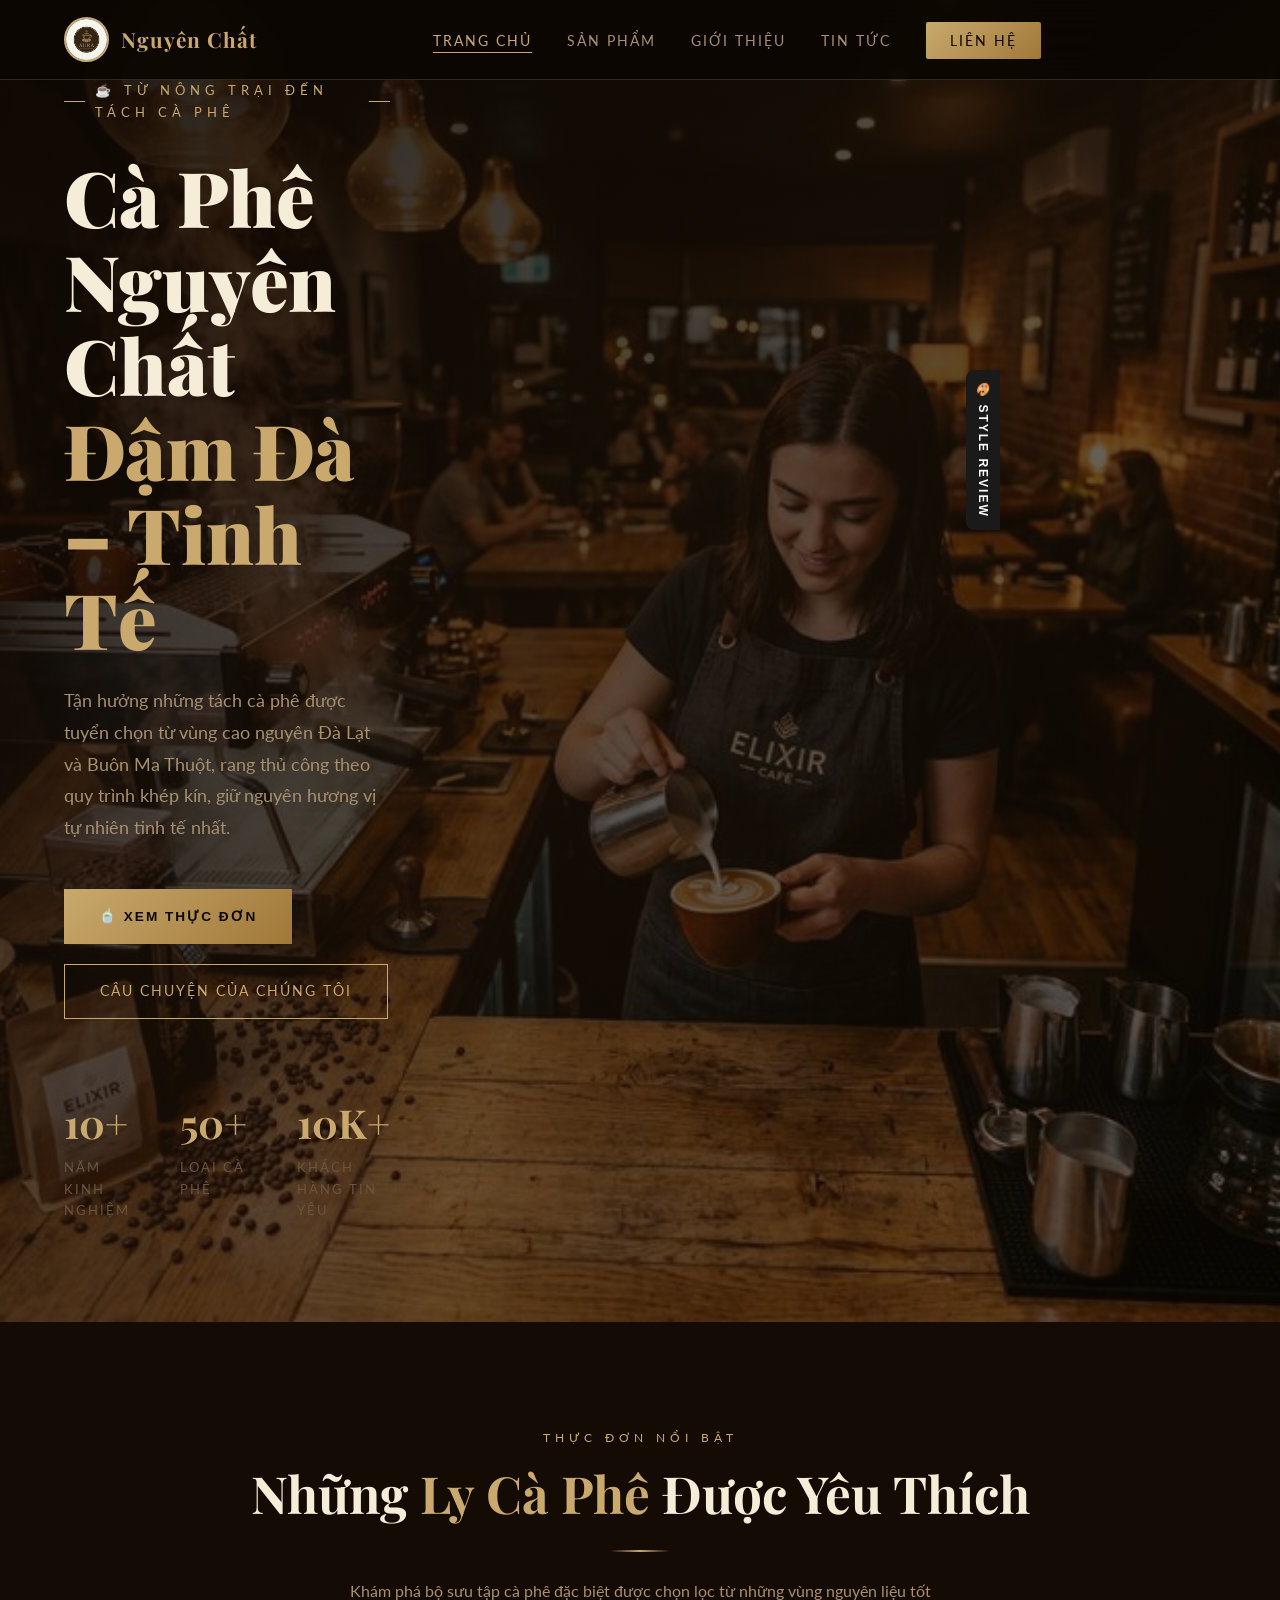
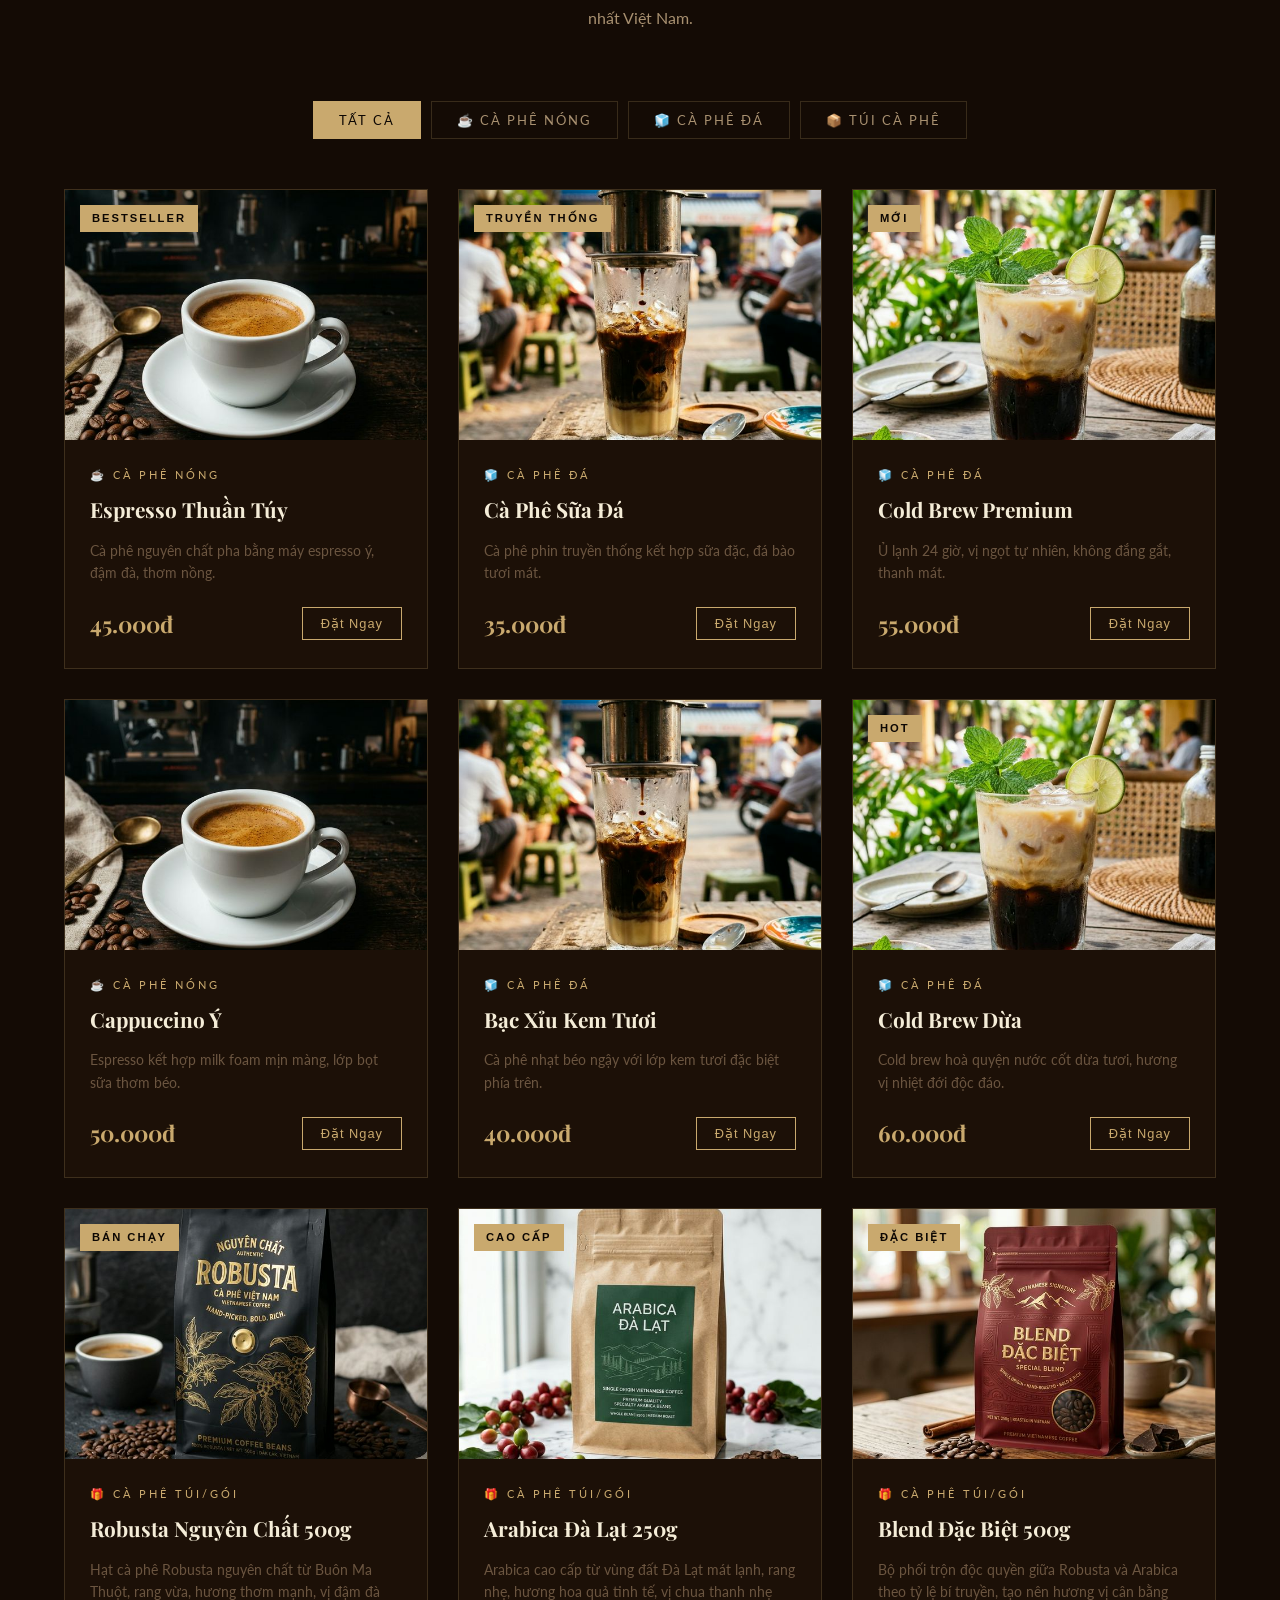
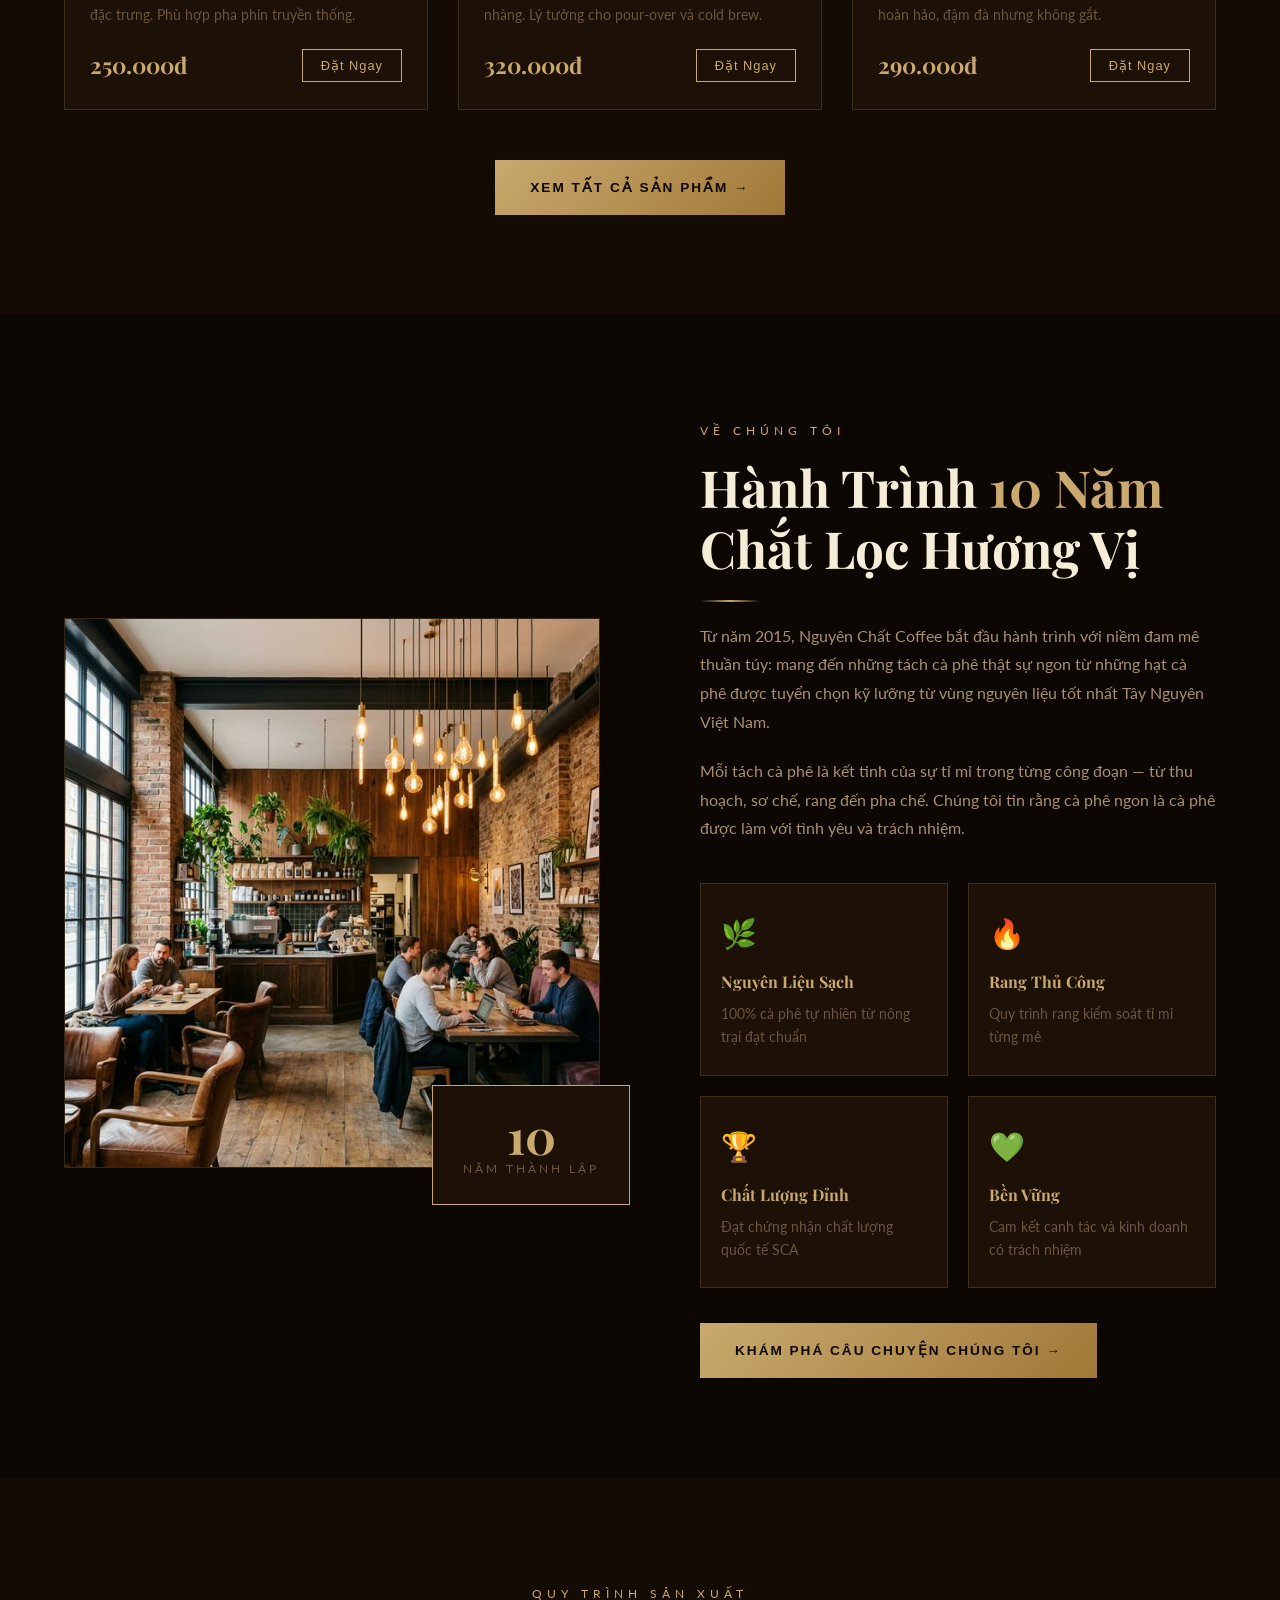
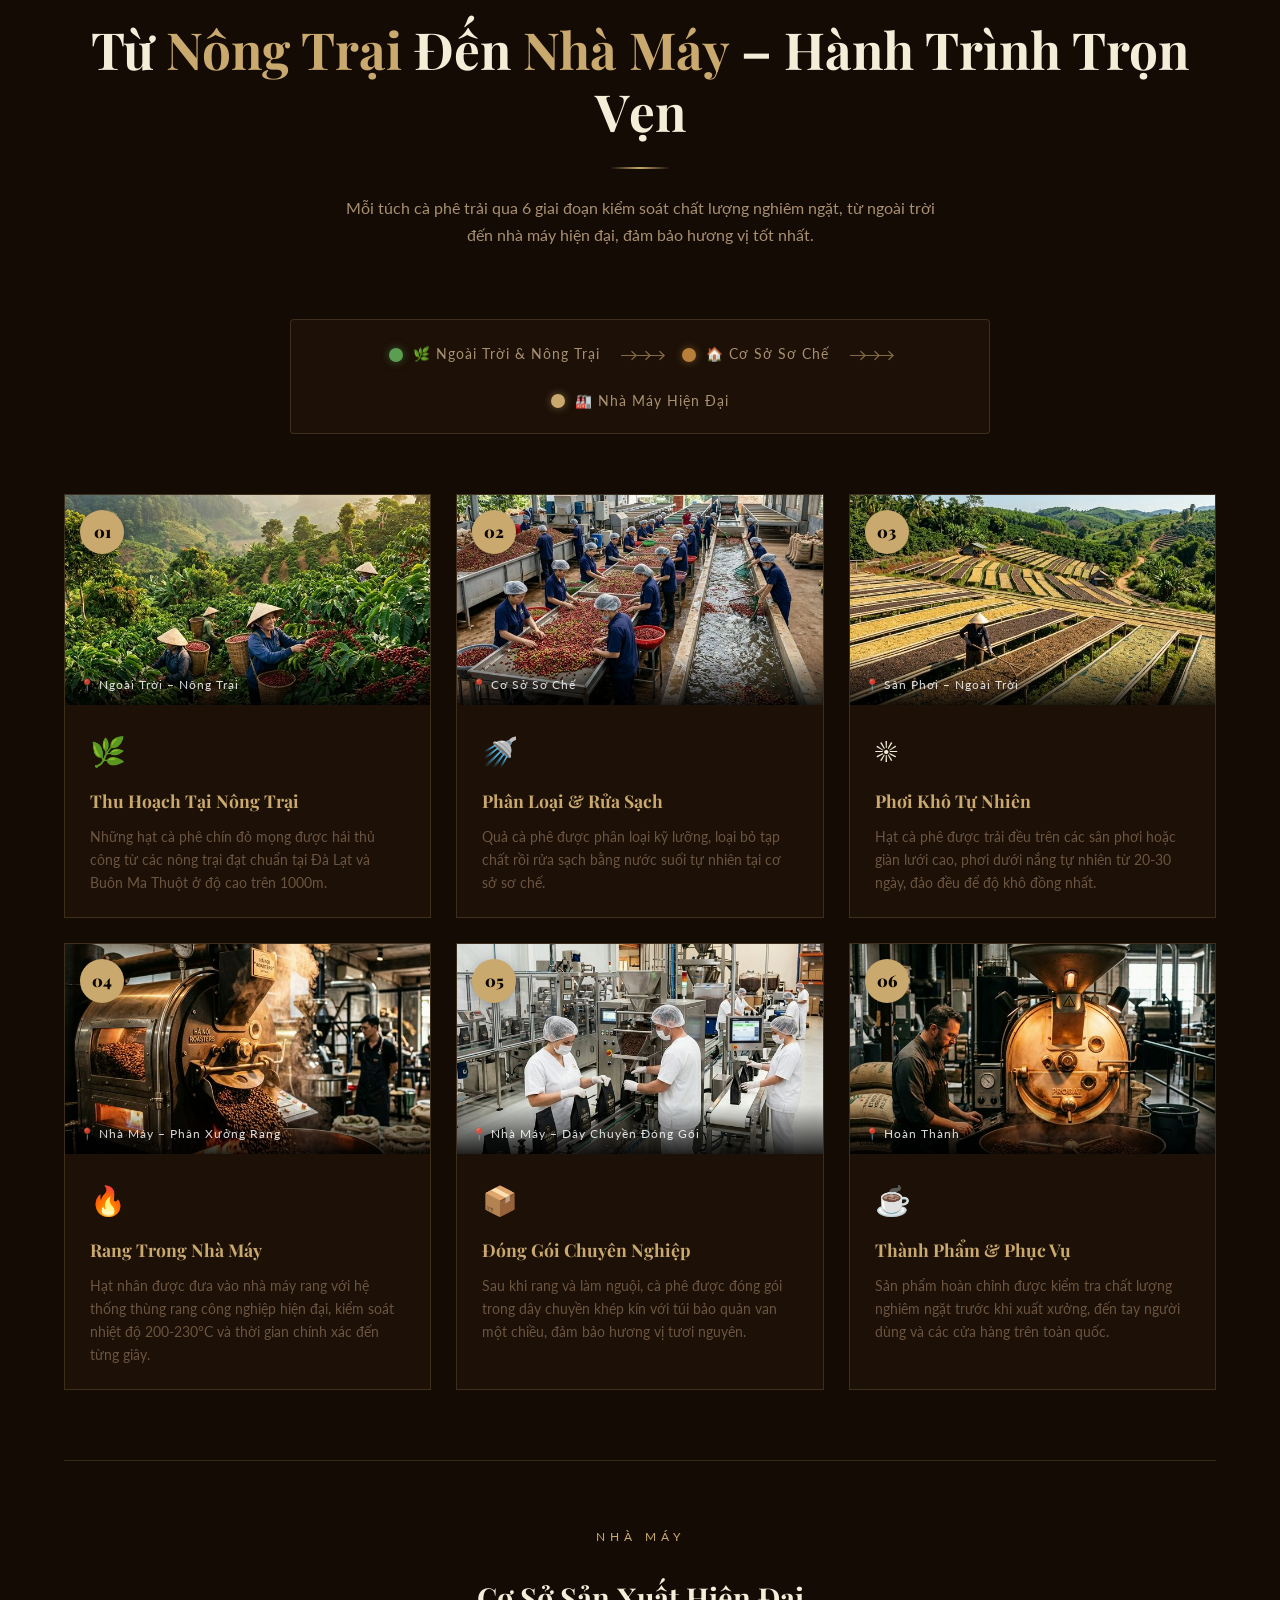
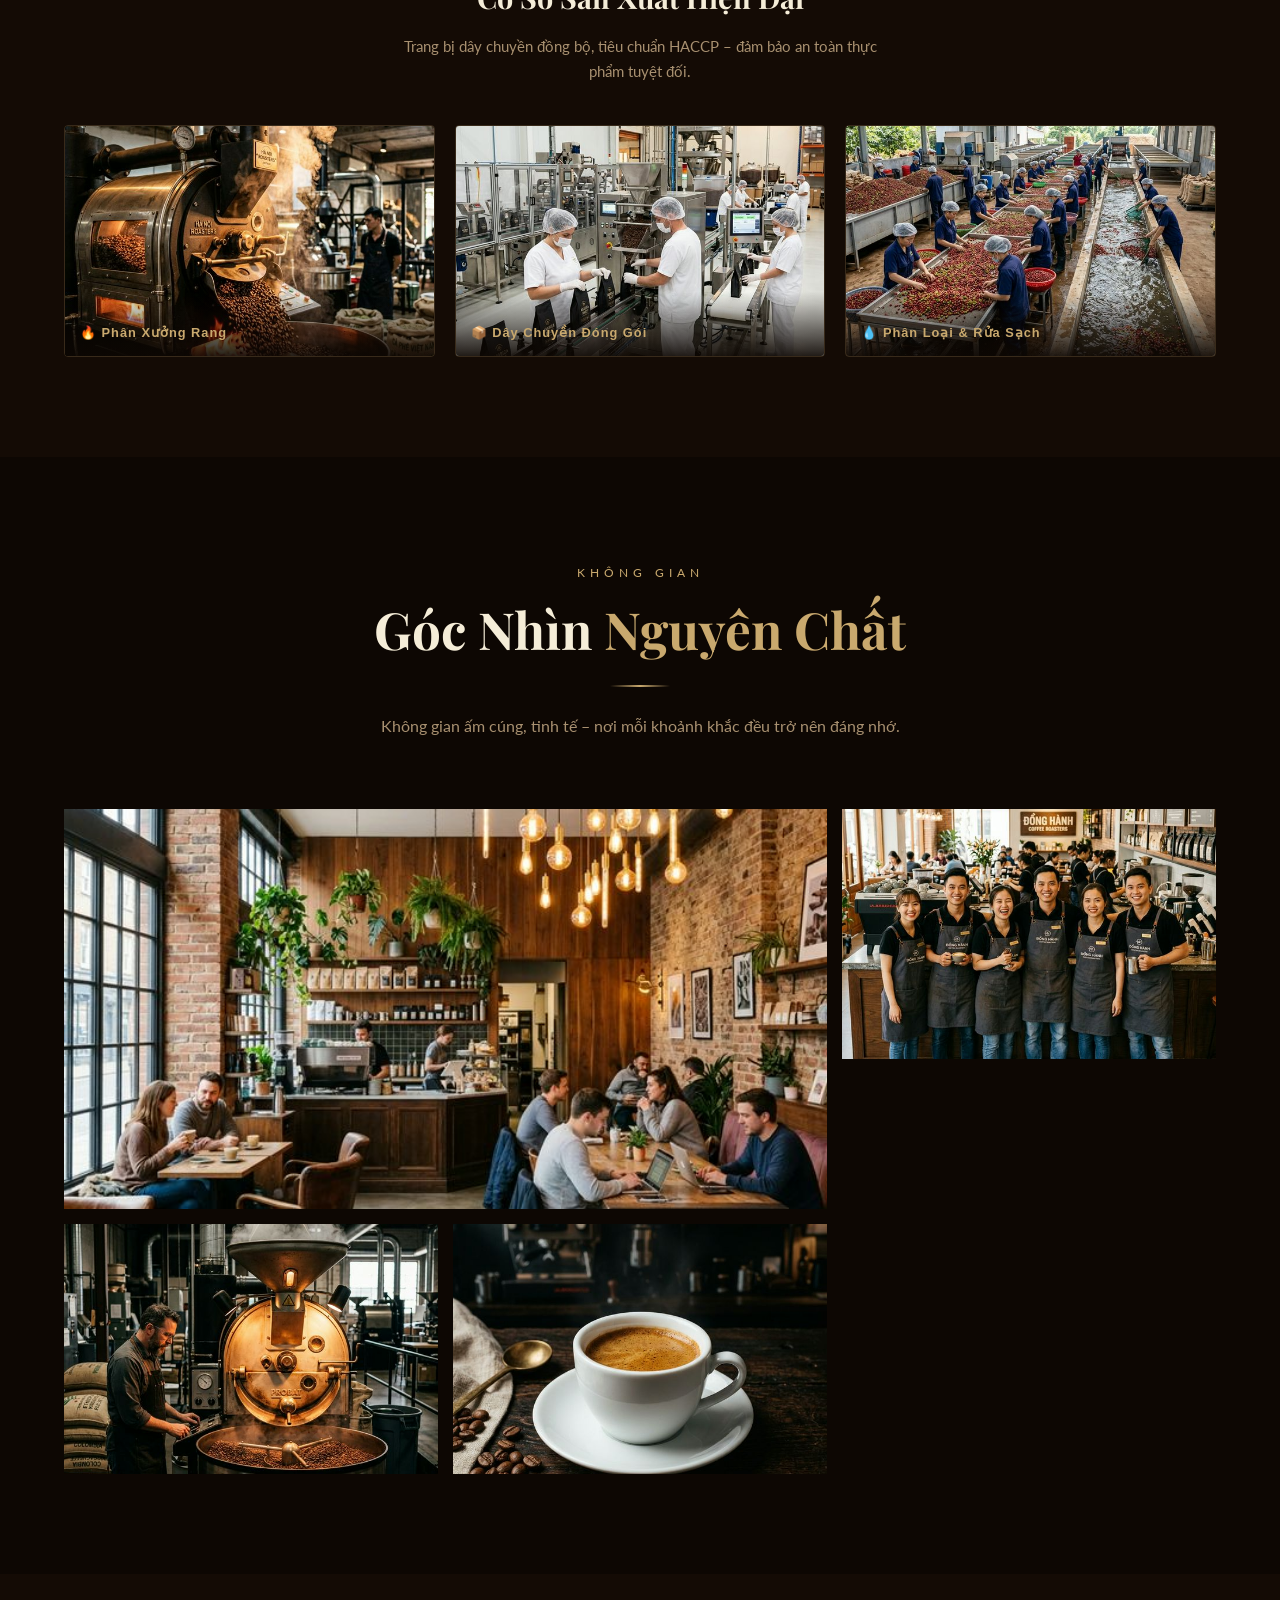
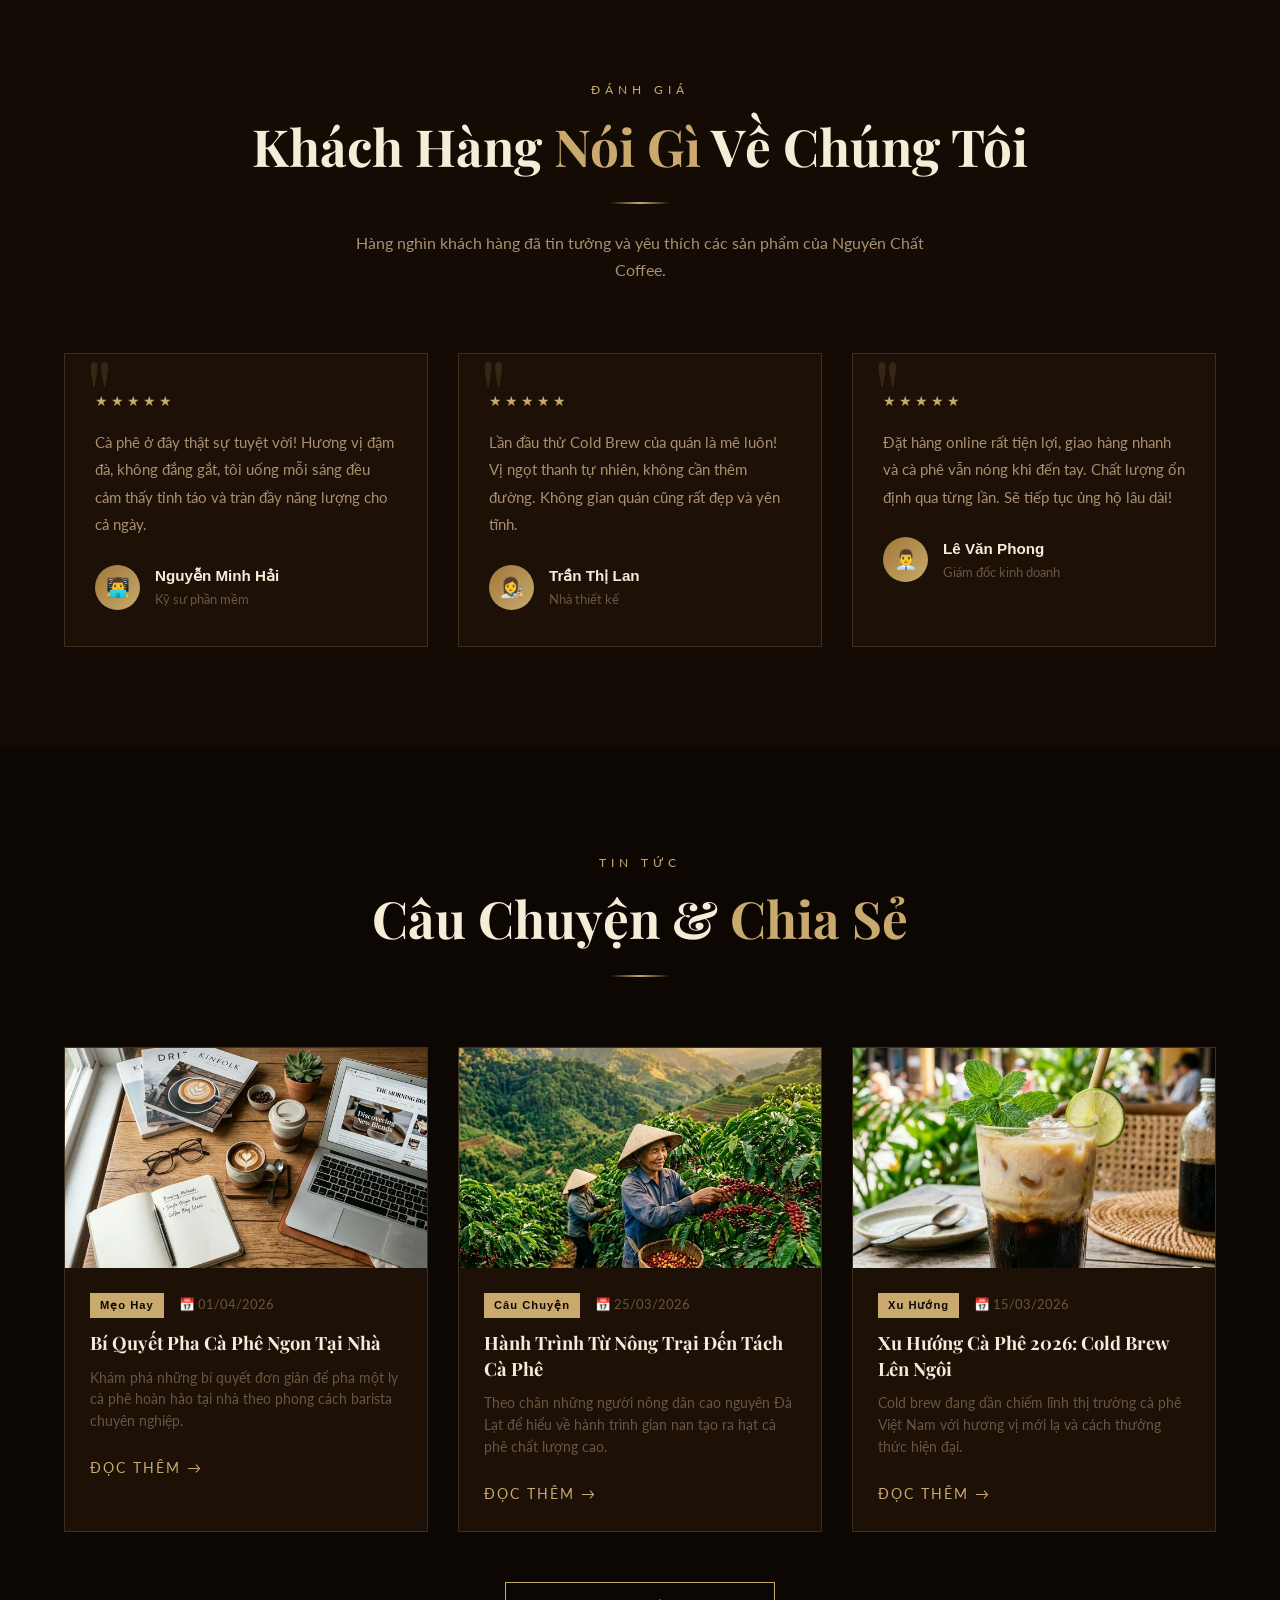
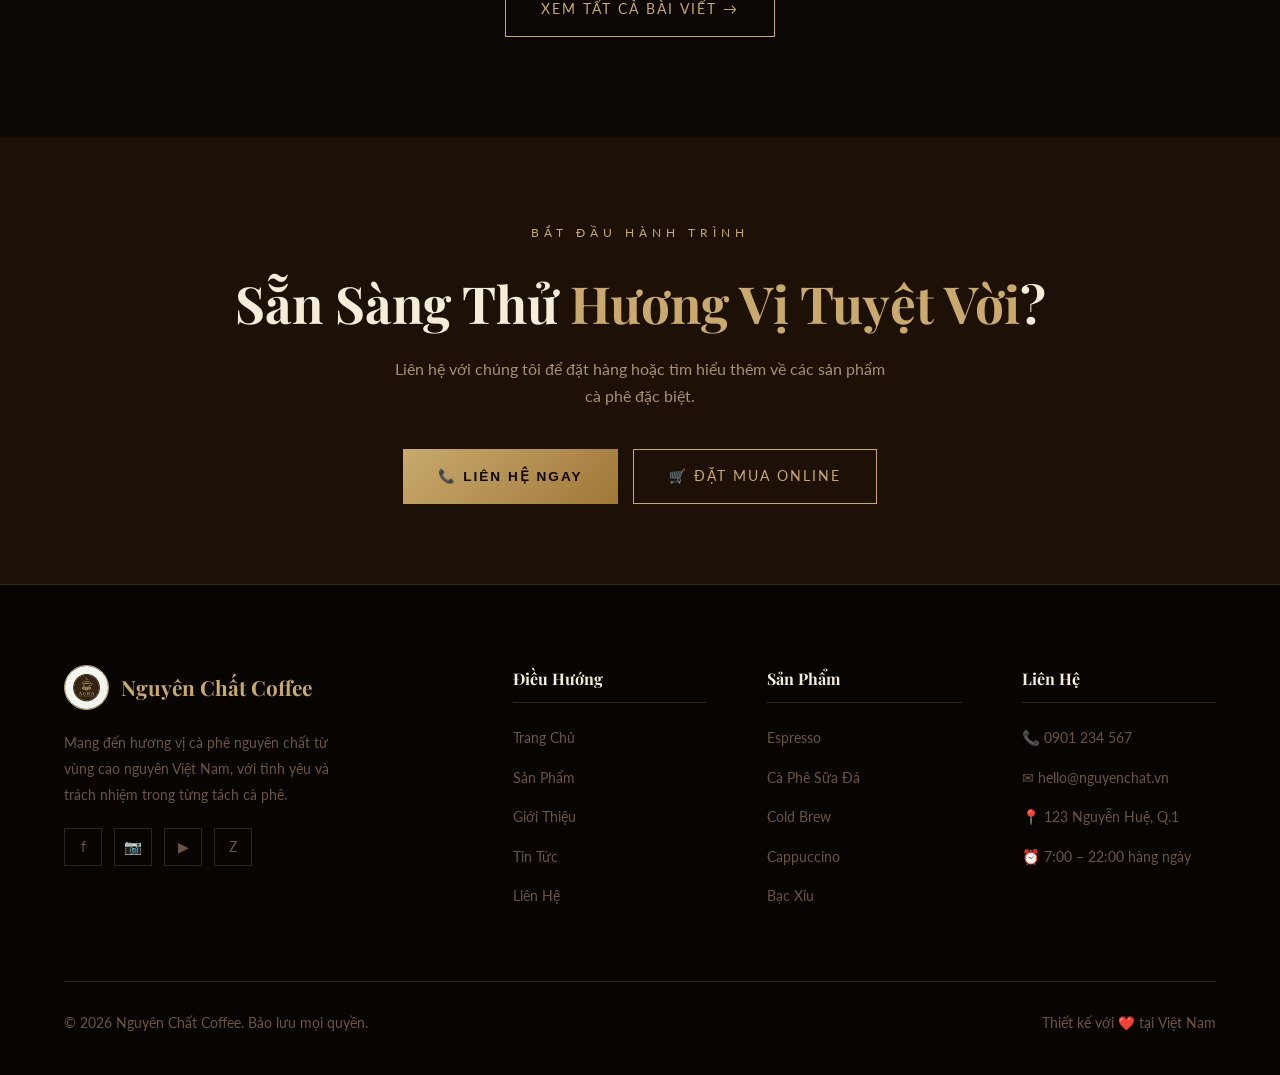
==== index.html @ af2975a4 "ok" ====
<!DOCTYPE html>
<html lang="vi">
<head>
  <meta charset="UTF-8">
  <meta name="viewport" content="width=device-width, initial-scale=1.0">
  <meta name="description" content="Nguyên Chất Coffee - Cà phê nguyên chất từ cao nguyên Việt Nam. Hương vị đậm đà, chất lượng hàng đầu.">
  <title>Nguyên Chất Coffee – Hương Vị Từ Đất Trời</title>
  <link id="theme-stylesheet" rel="stylesheet" href="assets/css/style1-dark-luxury.css">
  <link rel="stylesheet" href="assets/css/switcher.css">
</head>
<body>

<!-- STYLE SWITCHER -->
<div id="style-switcher">
  <button class="style-toggle-btn" onclick="toggleStyleSwitcher()">🎨 STYLE REVIEW</button>
  <div class="style-panel">
    <div class="style-panel-header">
      <div>
        <h3>CHỌN STYLE</h3>
        <p class="style-panel-sub">5 Phong Cách Cho Khách Hàng Review</p>
      </div>
      <button class="close-btn" onclick="toggleStyleSwitcher()">✕</button>
    </div>
    <div class="style-panel-body">
      <div class="style-btns"></div>
    </div>
    <div class="style-panel-footer">
      <div class="current-style-badge">
        <span>Đang xem:</span><span class="current-style-name">Dark Luxury</span>
      </div>
      <p>Style áp dụng cho toàn bộ trang web</p>
    </div>
  </div>
</div>

<!-- NAVBAR -->
<nav class="navbar" id="navbar">
  <a href="index.html" class="nav-logo">
    <img src="assets/images/logo_coffee_1775547269134.png" alt="Nguyên Chất Coffee Logo">
    <span class="nav-logo-text">Nguyên Chất</span>
  </a>
  <ul class="nav-menu">
    <li><a href="index.html" class="active">Trang Chủ</a></li>
    <li><a href="products.html">Sản Phẩm</a></li>
    <li><a href="about.html">Giới Thiệu</a></li>
    <li><a href="news.html">Tin Tức</a></li>
    <li><a href="contact.html" class="nav-cta">Liên Hệ</a></li>
  </ul>
  <button class="hamburger" id="hamburger" aria-label="Menu">
    <span></span><span></span><span></span>
  </button>
</nav>

<!-- HERO SECTION -->
<section class="hero" id="home">
  <div class="hero-bg"></div>
  <div class="hero-overlay"></div>
  <!-- Style 2: need image col -->
  <div class="hero-content-wrap" style="display:contents;">
    <div class="hero-content animate-fade-up">
      <div class="hero-tag">☕ Từ Nông Trại Đến Tách Cà Phê</div>
      <h1 class="hero-title">
        Cà Phê Nguyên Chất
        <span class="accent">Đậm Đà – Tinh Tế</span>
      </h1>
      <p class="hero-desc">Tận hưởng những tách cà phê được tuyển chọn từ vùng cao nguyên Đà Lạt và Buôn Ma Thuột, rang thủ công theo quy trình khép kín, giữ nguyên hương vị tự nhiên tinh tế nhất.</p>
      <div class="hero-btns">
        <a href="products.html" class="btn-primary" id="hero-view-menu-btn">🍵 Xem Thực Đơn</a>
        <a href="about.html" class="btn-outline" id="hero-about-btn">Câu Chuyện Của Chúng Tôi</a>
      </div>
      <div class="hero-stats animate-fade-up delay-2">
        <div class="stat-item"><div class="number">10+</div><div class="label">Năm Kinh Nghiệm</div></div>
        <div class="stat-item"><div class="number">50+</div><div class="label">Loại Cà Phê</div></div>
        <div class="stat-item"><div class="number">10K+</div><div class="label">Khách Hàng Tin Yêu</div></div>
      </div>
    </div>
    <!-- For Style 2: side image (hidden by other styles via CSS) -->
    <div class="hero-img-side">
      <img src="assets/images/banner_hero_1775547083656.png" alt="Premium Coffee" class="hero-bg-img">
      <div class="hero-img-float">
        <div class="rating">★★★★★</div>
        <p class="count">10,000+</p>
        <p>Khách hàng hài lòng</p>
      </div>
    </div>
    <!-- For Style 3: fullwidth image col -->
    <div class="hero-img-col">
      <img src="assets/images/banner_hero_1775547083656.png" alt="Premium Coffee Banner" class="hero-bg-img">
    </div>
  </div>
</section>

<!-- FEATURED PRODUCTS -->
<section id="featured-products" style="background: var(--bg-section, var(--bg-off, var(--bg-warm, #f8f7f5)));">
  <div class="section-header">
    <div class="section-tag">Thực Đơn Nổi Bật</div>
    <h2 class="section-title">Những <span>Ly Cà Phê</span> Được Yêu Thích</h2>
    <div class="divider"></div>
    <p class="section-subtitle">Khám phá bộ sưu tập cà phê đặc biệt được chọn lọc từ những vùng nguyên liệu tốt nhất Việt Nam.</p>
  </div>
  <div class="products-filter" id="featured-filter">
    <button class="filter-btn active" data-filter="all" id="filter-all">Tất Cả</button>
    <button class="filter-btn" data-filter="hot" id="filter-hot">☕ Cà Phê Nóng</button>
    <button class="filter-btn" data-filter="iced" id="filter-iced">🧊 Cà Phê Đá</button>
    <button class="filter-btn" data-filter="bag" id="filter-bag">📦 Túi Cà Phê</button>
  </div>
  <div class="products-grid" id="products-grid"></div>
  <div style="text-align: center; margin-top: 50px;">
    <a href="products.html" class="btn-primary" id="view-all-products-btn">Xem Tất Cả Sản Phẩm →</a>
  </div>
</section>

<!-- ABOUT PREVIEW -->
<section id="about-preview">
  <div class="about-grid">
    <div class="about-img-wrap animate-fade-up">
      <img src="assets/images/company_interior_1775547197418.png" alt="Không gian quán cà phê Nguyên Chất" class="about-img-main">
      <div class="about-img-badge">
        <div class="year">10</div>
        <div class="yr-label">Năm Thành Lập</div>
      </div>
    </div>
    <div class="about-content animate-fade-up delay-1">
      <div class="section-tag">Về Chúng Tôi</div>
      <h2 class="section-title">Hành Trình <span>10 Năm</span> Chắt Lọc Hương Vị</h2>
      <div class="divider" style="margin: 20px 0;"></div>
      <p style="color: var(--text-secondary); margin-bottom: 20px; font-size: 1rem; line-height: 1.8;">Từ năm 2015, Nguyên Chất Coffee bắt đầu hành trình với niềm đam mê thuần túy: mang đến những tách cà phê thật sự ngon từ những hạt cà phê được tuyển chọn kỹ lưỡng từ vùng nguyên liệu tốt nhất Tây Nguyên Việt Nam.</p>
      <p style="color: var(--text-secondary); margin-bottom: 30px; font-size: 1rem; line-height: 1.8;">Mỗi tách cà phê là kết tinh của sự tỉ mỉ trong từng công đoạn — từ thu hoạch, sơ chế, rang đến pha chế. Chúng tôi tin rằng cà phê ngon là cà phê được làm với tình yêu và trách nhiệm.</p>
      <div class="about-values">
        <div class="value-card"><div class="value-icon">🌿</div><h4>Nguyên Liệu Sạch</h4><p>100% cà phê tự nhiên từ nông trại đạt chuẩn</p></div>
        <div class="value-card"><div class="value-icon">🔥</div><h4>Rang Thủ Công</h4><p>Quy trình rang kiểm soát tỉ mỉ từng mẻ</p></div>
        <div class="value-card"><div class="value-icon">🏆</div><h4>Chất Lượng Đỉnh</h4><p>Đạt chứng nhận chất lượng quốc tế SCA</p></div>
        <div class="value-card"><div class="value-icon">💚</div><h4>Bền Vững</h4><p>Cam kết canh tác và kinh doanh có trách nhiệm</p></div>
      </div>
      <div style="margin-top: 35px;">
        <a href="about.html" class="btn-primary" id="about-more-btn">Khám Phá Câu Chuyện Chúng Tôi →</a>
      </div>
    </div>
  </div>
</section>

<!-- PROCESS SECTION -->
<section id="process" style="background: var(--bg-section, var(--bg-off, #f8f7f5)); overflow: hidden;">
  <div class="section-header">
    <div class="section-tag">Quy Trình Sản Xuất</div>
    <h2 class="section-title">Từ <span>Nông Trại</span> Đến <span>Nhà Máy</span> – Hành Trình Trọn Vẹn</h2>
    <div class="divider"></div>
    <p class="section-subtitle">Mỗi túch cà phê trải qua 6 giai đoạn kiểm soát chất lượng nghiêm ngặt, từ ngoài trời đến nhà máy hiện đại, đảm bảo hương vị tốt nhất.</p>
  </div>

  <!-- Process Journey Label Strip -->
  <div class="process-journey-strip">
    <div class="journey-point">
      <span class="journey-dot outdoor"></span>
      <span>🌿 Ngoài Trời &amp; Nông Trại</span>
    </div>
    <div class="journey-arrow">→→→</div>
    <div class="journey-point">
      <span class="journey-dot transition"></span>
      <span>🏠 Cơ Sở Sơ Chế</span>
    </div>
    <div class="journey-arrow">→→→</div>
    <div class="journey-point">
      <span class="journey-dot indoor"></span>
      <span>🏭 Nhà Máy Hiện Đại</span>
    </div>
  </div>

  <!-- Timeline Process Grid -->
  <div class="process-timeline-grid" id="process-grid"></div>

  <!-- Factory Showcase Strip -->
  <div class="factory-showcase">
    <div class="factory-showcase-header">
      <div class="section-tag" style="display:inline-block;">Nhà Máy</div>
      <h3>Cơ Sở Sản Xuất Hiện Đại</h3>
      <p>Trang bị dây chuyền đồng bộ, tiêu chuẩn HACCP – đảm bảo an toàn thực phẩm tuyệt đối.</p>
    </div>
    <div class="factory-img-strip">
      <div class="factory-img-item animate-fade-up">
        <img src="assets/images/process_factory_roasting_1775548564046.png" alt="Phân xưởng rang cà phê">
        <div class="factory-img-caption">🔥 Phân Xưởng Rang</div>
      </div>
      <div class="factory-img-item animate-fade-up delay-1">
        <img src="assets/images/process_factory_packaging_1775548582253.png" alt="Dây chuyền đóng gói">
        <div class="factory-img-caption">📦 Dây Chuyền Đóng Gói</div>
      </div>
      <div class="factory-img-item animate-fade-up delay-2">
        <img src="assets/images/process_sorting_washing_1775548530077.png" alt="Nhà máy phân loại">
        <div class="factory-img-caption">💧 Phân Loại &amp; Rửa Sạch</div>
      </div>
    </div>
  </div>
</section>

<!-- GALLERY SECTION -->
<section id="gallery">
  <div class="section-header">
    <div class="section-tag">Không Gian</div>
    <h2 class="section-title">Góc Nhìn <span>Nguyên Chất</span></h2>
    <div class="divider"></div>
    <p class="section-subtitle">Không gian ấm cúng, tinh tế – nơi mỗi khoảnh khắc đều trở nên đáng nhớ.</p>
  </div>
  <div class="gallery-grid">
    <div class="gallery-item animate-fade-up">
      <img src="assets/images/company_interior_1775547197418.png" alt="Không gian quán">
      <div class="gallery-overlay"><span>🔍</span></div>
    </div>
    <div class="gallery-item animate-fade-up delay-1">
      <img src="assets/images/company_team_1775547215316.png" alt="Đội ngũ barista">
      <div class="gallery-overlay"><span>🔍</span></div>
    </div>
    <div class="gallery-item animate-fade-up delay-2">
      <img src="assets/images/process_roasting_1775547164124.png" alt="Rang cà phê">
      <div class="gallery-overlay"><span>🔍</span></div>
    </div>
    <div class="gallery-item animate-fade-up delay-1">
      <img src="assets/images/product_espresso_1775547105569.png" alt="Espresso">
      <div class="gallery-overlay"><span>🔍</span></div>
    </div>
  </div>
</section>

<!-- TESTIMONIALS -->
<section id="testimonials" style="background: var(--bg-section, var(--bg-off, #f8f7f5));">
  <div class="section-header">
    <div class="section-tag">Đánh Giá</div>
    <h2 class="section-title">Khách Hàng <span>Nói Gì</span> Về Chúng Tôi</h2>
    <div class="divider"></div>
    <p class="section-subtitle">Hàng nghìn khách hàng đã tin tưởng và yêu thích các sản phẩm của Nguyên Chất Coffee.</p>
  </div>
  <div class="testimonials-slider" id="testimonials-grid"></div>
</section>

<!-- LATEST NEWS PREVIEW -->
<section id="news-preview">
  <div class="section-header">
    <div class="section-tag">Tin Tức</div>
    <h2 class="section-title">Câu Chuyện & <span>Chia Sẻ</span></h2>
    <div class="divider"></div>
  </div>
  <div class="news-grid" id="news-grid"></div>
  <div style="text-align: center; margin-top: 50px;">
    <a href="news.html" class="btn-outline" id="view-all-news-btn">Xem Tất Cả Bài Viết →</a>
  </div>
</section>

<!-- CTA SECTION -->
<section id="cta" style="text-align:center; background: var(--bg-card, white); padding: 80px 5%;">
  <div class="section-tag">Bắt Đầu Hành Trình</div>
  <h2 class="section-title" style="margin: 15px 0 20px;">Sẵn Sàng Thử <span>Hương Vị Tuyệt Vời</span>?</h2>
  <p style="color: var(--text-secondary); max-width: 500px; margin: 0 auto 40px; font-size: 1rem;">Liên hệ với chúng tôi để đặt hàng hoặc tìm hiểu thêm về các sản phẩm cà phê đặc biệt.</p>
  <div style="display: flex; gap: 15px; justify-content: center; flex-wrap: wrap;">
    <a href="contact.html" class="btn-primary" id="cta-contact-btn">📞 Liên Hệ Ngay</a>
    <a href="products.html" class="btn-outline" id="cta-products-btn">🛒 Đặt Mua Online</a>
  </div>
</section>

<!-- FOOTER -->
<footer class="footer">
  <div class="footer-grid">
    <div class="footer-brand">
      <a href="index.html" class="footer-logo">
        <img src="assets/images/logo_coffee_1775547269134.png" alt="Logo">
        <span class="footer-logo-text">Nguyên Chất Coffee</span>
      </a>
      <p>Mang đến hương vị cà phê nguyên chất từ vùng cao nguyên Việt Nam, với tình yêu và trách nhiệm trong từng tách cà phê.</p>
      <div class="socials">
        <a href="#" class="social-link" aria-label="Facebook">f</a>
        <a href="#" class="social-link" aria-label="Instagram">📷</a>
        <a href="#" class="social-link" aria-label="YouTube">▶</a>
        <a href="#" class="social-link" aria-label="Zalo">Z</a>
      </div>
    </div>
    <div class="footer-col">
      <h4>Điều Hướng</h4>
      <ul>
        <li><a href="index.html">Trang Chủ</a></li>
        <li><a href="products.html">Sản Phẩm</a></li>
        <li><a href="about.html">Giới Thiệu</a></li>
        <li><a href="news.html">Tin Tức</a></li>
        <li><a href="contact.html">Liên Hệ</a></li>
      </ul>
    </div>
    <div class="footer-col">
      <h4>Sản Phẩm</h4>
      <ul>
        <li><a href="products.html">Espresso</a></li>
        <li><a href="products.html">Cà Phê Sữa Đá</a></li>
        <li><a href="products.html">Cold Brew</a></li>
        <li><a href="products.html">Cappuccino</a></li>
        <li><a href="products.html">Bạc Xỉu</a></li>
      </ul>
    </div>
    <div class="footer-col">
      <h4>Liên Hệ</h4>
      <ul>
        <li><a href="tel:0901234567">📞 0901 234 567</a></li>
        <li><a href="mailto:hello@nguyenchat.vn">✉ hello@nguyenchat.vn</a></li>
        <li><a href="contact.html">📍 123 Nguyễn Huệ, Q.1</a></li>
        <li><a href="#">⏰ 7:00 – 22:00 hàng ngày</a></li>
      </ul>
    </div>
  </div>
  <div class="footer-bottom">
    <p>© 2026 Nguyên Chất Coffee. Bảo lưu mọi quyền.</p>
    <p>Thiết kế với ❤️ tại Việt Nam</p>
  </div>
</footer>

<script src="assets/js/data.js"></script>
<script src="assets/js/main.js"></script>
<script>
  // Apply saved style on load
  (function() {
    const id = parseInt(localStorage.getItem('cafeStyle') || '1');
    document.getElementById('theme-stylesheet').href = 'assets/css/style' + id + '-' + 
      ['', 'dark-luxury', 'fresh-garden', 'pure-minimal', 'vibrant-modern', 'ocean-depth'][id] + '.css';
  })();
</script>
</body>
</html>
---- assets/css/style1-dark-luxury.css ----
/* ===== STYLE 1: DARK LUXURY ===== */
@import url('https://fonts.googleapis.com/css2?family=Playfair+Display:wght@400;600;700;900&family=Lato:wght@300;400;700&display=swap');

:root {
  --primary: #C9A96E;
  --primary-dark: #A07838;
  --primary-light: #E8D5A3;
  --bg-dark: #0D0703;
  --bg-card: #1C1007;
  --bg-section: #140B05;
  --text-primary: #F5EDD8;
  --text-secondary: #A89070;
  --text-muted: #6B5540;
  --border: rgba(201, 169, 110, 0.2);
  --nav-height: 80px;
  --transition: all 0.4s cubic-bezier(0.25, 0.46, 0.45, 0.94);
  --shadow-gold: 0 4px 30px rgba(201, 169, 110, 0.2);
}

* { margin: 0; padding: 0; box-sizing: border-box; }
html { scroll-behavior: smooth; }

body {
  font-family: 'Lato', sans-serif;
  background: var(--bg-dark);
  color: var(--text-primary);
  line-height: 1.7;
  overflow-x: hidden;
}

/* ====== NAVBAR ====== */
.navbar {
  position: fixed; top: 0; left: 0; right: 0; z-index: 1000;
  height: var(--nav-height);
  display: flex; align-items: center;
  padding: 0 5%;
  background: rgba(13, 7, 3, 0.92);
  backdrop-filter: blur(20px);
  border-bottom: 1px solid var(--border);
  transition: var(--transition);
}
.navbar.scrolled { background: rgba(13, 7, 3, 0.98); box-shadow: var(--shadow-gold); }
.nav-logo { display: flex; align-items: center; gap: 12px; text-decoration: none; }
.nav-logo img { width: 45px; height: 45px; border-radius: 50%; object-fit: cover; border: 2px solid var(--primary); }
.nav-logo-text { font-family: 'Playfair Display', serif; font-size: 1.3rem; font-weight: 700; color: var(--primary); letter-spacing: 1px; }
.nav-menu { display: flex; list-style: none; gap: 35px; margin: 0 auto; }
.nav-menu a { text-decoration: none; color: var(--text-secondary); font-size: 0.9rem; letter-spacing: 2px; text-transform: uppercase; font-weight: 400; transition: var(--transition); position: relative; }
.nav-menu a::after { content: ''; position: absolute; bottom: -4px; left: 0; width: 0; height: 1px; background: var(--primary); transition: var(--transition); }
.nav-menu a:hover, .nav-menu a.active { color: var(--primary); }
.nav-menu a:hover::after, .nav-menu a.active::after { width: 100%; }
.nav-cta { background: linear-gradient(135deg, var(--primary), var(--primary-dark)); color: #0D0703 !important; padding: 10px 24px; border-radius: 2px; font-weight: 700; letter-spacing: 2px; }
.nav-cta::after { display: none; }
.nav-cta:hover { background: linear-gradient(135deg, var(--primary-light), var(--primary)) !important; transform: translateY(-1px); box-shadow: var(--shadow-gold); }
.hamburger { display: none; flex-direction: column; gap: 5px; cursor: pointer; background: none; border: none; padding: 5px; }
.hamburger span { width: 25px; height: 2px; background: var(--primary); transition: var(--transition); display: block; }

/* ====== PAGE HERO ====== */
.page-hero {
  min-height: 40vh; display: flex; align-items: center; justify-content: center;
  position: relative; overflow: hidden; padding-top: var(--nav-height);
  background: linear-gradient(135deg, var(--bg-dark) 0%, #1C1007 100%);
}
.page-hero::before { content: ''; position: absolute; inset: 0; background: url('../images/banner_hero_1775547083656.png') center/cover; opacity: 0.25; }
.page-hero-content { position: relative; text-align: center; }
.page-hero h1 { font-family: 'Playfair Display', serif; font-size: clamp(2rem, 5vw, 4rem); color: var(--primary); font-weight: 700; }
.page-hero p { color: var(--text-secondary); margin-top: 10px; font-size: 1.1rem; letter-spacing: 3px; text-transform: uppercase; }

/* ====== SECTION BASE ====== */
section { padding: 100px 5%; }
.section-header { text-align: center; margin-bottom: 70px; }
.section-tag { display: inline-block; color: var(--primary); font-size: 0.75rem; letter-spacing: 5px; text-transform: uppercase; margin-bottom: 15px; }
.section-title { font-family: 'Playfair Display', serif; font-size: clamp(2rem, 4vw, 3.5rem); font-weight: 700; color: var(--text-primary); line-height: 1.2; }
.section-title span { color: var(--primary); }
.divider { width: 60px; height: 2px; background: linear-gradient(to right, transparent, var(--primary), transparent); margin: 25px auto; }
.section-subtitle { color: var(--text-secondary); max-width: 600px; margin: 0 auto; font-size: 1rem; }

/* ====== HERO SECTION ====== */
.hero {
  min-height: 100vh; position: relative; display: flex; align-items: center;
  overflow: hidden; padding-top: var(--nav-height);
}
.hero-bg { position: absolute; inset: 0; background: url('../images/banner_hero_1775547083656.png') center/cover no-repeat; }
.hero-overlay { position: absolute; inset: 0; background: linear-gradient(135deg, rgba(13,7,3,0.92) 0%, rgba(28,16,7,0.7) 50%, rgba(13,7,3,0.5) 100%); }
.hero-content { position: relative; z-index: 2; max-width: 700px; animation: fadeInUp 1.2s ease; }
.hero-tag { display: inline-flex; align-items: center; gap: 10px; color: var(--primary); font-size: 0.8rem; letter-spacing: 5px; text-transform: uppercase; margin-bottom: 30px; }
.hero-tag::before, .hero-tag::after { content: ''; width: 30px; height: 1px; background: var(--primary); }
.hero-title { font-family: 'Playfair Display', serif; font-size: clamp(2.5rem, 6vw, 5rem); font-weight: 900; line-height: 1.1; color: var(--text-primary); margin-bottom: 25px; }
.hero-title .accent { color: var(--primary); display: block; }
.hero-desc { color: var(--text-secondary); font-size: 1.1rem; line-height: 1.8; margin-bottom: 45px; max-width: 550px; }
.hero-btns { display: flex; gap: 20px; flex-wrap: wrap; }
.btn-primary { display: inline-flex; align-items: center; gap: 10px; background: linear-gradient(135deg, var(--primary), var(--primary-dark)); color: #0D0703; padding: 16px 35px; font-weight: 700; letter-spacing: 2px; text-transform: uppercase; font-size: 0.85rem; text-decoration: none; transition: var(--transition); border: none; cursor: pointer; }
.btn-primary:hover { transform: translateY(-3px); box-shadow: 0 15px 40px rgba(201,169,110,0.35); }
.btn-outline { display: inline-flex; align-items: center; gap: 10px; background: transparent; color: var(--primary); padding: 15px 35px; border: 1px solid var(--primary); font-weight: 400; letter-spacing: 2px; text-transform: uppercase; font-size: 0.85rem; text-decoration: none; transition: var(--transition); }
.btn-outline:hover { background: var(--primary); color: #0D0703; }
.hero-stats { position: relative; z-index: 2; display: flex; gap: 50px; margin-top: 70px; }
.stat-item .number { font-family: 'Playfair Display', serif; font-size: 2.5rem; color: var(--primary); font-weight: 700; }
.stat-item .label { font-size: 0.8rem; color: var(--text-muted); letter-spacing: 2px; text-transform: uppercase; }

/* ====== ABOUT SECTION ====== */
.about-grid { display: grid; grid-template-columns: 1fr 1fr; gap: 80px; align-items: center; }
.about-img-wrap { position: relative; }
.about-img-main { width: 100%; height: 550px; object-fit: cover; border: 1px solid var(--border); }
.about-img-badge { position: absolute; bottom: -30px; right: -30px; background: var(--bg-card); border: 1px solid var(--primary); padding: 25px 30px; text-align: center; }
.about-img-badge .year { font-family: 'Playfair Display', serif; font-size: 3rem; color: var(--primary); font-weight: 700; line-height: 1; }
.about-img-badge .yr-label { font-size: 0.75rem; color: var(--text-muted); letter-spacing: 3px; text-transform: uppercase; }
.about-content { padding-left: 20px; }
.about-values { display: grid; grid-template-columns: 1fr 1fr; gap: 20px; margin-top: 40px; }
.value-card { background: var(--bg-card); border: 1px solid var(--border); padding: 25px 20px; transition: var(--transition); }
.value-card:hover { border-color: var(--primary); transform: translateY(-3px); }
.value-icon { font-size: 1.8rem; margin-bottom: 10px; }
.value-card h4 { color: var(--primary); font-family: 'Playfair Display', serif; font-size: 1rem; margin-bottom: 8px; }
.value-card p { color: var(--text-muted); font-size: 0.85rem; }

/* ====== PRODUCTS GRID ====== */
.products-filter { display: flex; gap: 10px; justify-content: center; flex-wrap: wrap; margin-bottom: 50px; }
.filter-btn { background: transparent; border: 1px solid var(--border); color: var(--text-secondary); padding: 10px 25px; cursor: pointer; letter-spacing: 2px; text-transform: uppercase; font-size: 0.8rem; transition: var(--transition); font-family: 'Lato', sans-serif; }
.filter-btn.active, .filter-btn:hover { background: var(--primary); border-color: var(--primary); color: #0D0703; }
.products-grid { display: grid; grid-template-columns: repeat(auto-fill, minmax(320px, 1fr)); gap: 30px; }
.product-card { background: var(--bg-card); border: 1px solid var(--border); overflow: hidden; transition: var(--transition); position: relative; }
.product-card:hover { border-color: var(--primary); transform: translateY(-8px); box-shadow: var(--shadow-gold); }
.product-img-wrap { position: relative; overflow: hidden; height: 250px; }
.product-img-wrap img { width: 100%; height: 100%; object-fit: cover; transition: var(--transition); }
.product-card:hover .product-img-wrap img { transform: scale(1.08); }
.product-badge { position: absolute; top: 15px; left: 15px; background: var(--primary); color: #0D0703; padding: 4px 12px; font-size: 0.7rem; font-weight: 700; letter-spacing: 2px; text-transform: uppercase; }
.product-body { padding: 25px; }
.product-category { font-size: 0.7rem; color: var(--primary); letter-spacing: 3px; text-transform: uppercase; margin-bottom: 8px; }
.product-name { font-family: 'Playfair Display', serif; font-size: 1.3rem; color: var(--text-primary); margin-bottom: 12px; }
.product-desc { color: var(--text-muted); font-size: 0.88rem; line-height: 1.6; margin-bottom: 20px; }
.product-footer { display: flex; justify-content: space-between; align-items: center; }
.product-price { font-family: 'Playfair Display', serif; font-size: 1.4rem; color: var(--primary); font-weight: 700; }
.product-btn { background: transparent; border: 1px solid var(--primary); color: var(--primary); padding: 8px 18px; cursor: pointer; font-size: 0.8rem; letter-spacing: 1px; transition: var(--transition); }
.product-btn:hover { background: var(--primary); color: #0D0703; }

/* ====== PROCESS STEPS ====== */
.process-grid { display: grid; grid-template-columns: repeat(4, 1fr); gap: 30px; }
.process-card { text-align: center; padding: 40px 25px; background: var(--bg-card); border: 1px solid var(--border); position: relative; transition: var(--transition); }
.process-card::before { content: ''; position: absolute; top: 0; left: 0; right: 0; height: 3px; background: linear-gradient(to right, var(--primary-dark), var(--primary)); transform: scaleX(0); transition: var(--transition); }
.process-card:hover { border-color: var(--primary); transform: translateY(-5px); }
.process-card:hover::before { transform: scaleX(1); }
.process-num { font-family: 'Playfair Display', serif; font-size: 5rem; color: rgba(201,169,110,0.08); line-height: 1; position: absolute; top: 10px; right: 20px; font-weight: 900; }
.process-icon { font-size: 2.5rem; margin-bottom: 20px; }
.process-card h3 { font-family: 'Playfair Display', serif; color: var(--primary); font-size: 1.2rem; margin-bottom: 15px; }
.process-card p { color: var(--text-muted); font-size: 0.88rem; }

/* ====== NEWS ====== */
.news-grid { display: grid; grid-template-columns: repeat(auto-fill, minmax(340px, 1fr)); gap: 30px; }
.news-card { background: var(--bg-card); border: 1px solid var(--border); overflow: hidden; transition: var(--transition); }
.news-card:hover { border-color: var(--primary); transform: translateY(-5px); }
.news-img { height: 220px; overflow: hidden; }
.news-img img { width: 100%; height: 100%; object-fit: cover; transition: var(--transition); }
.news-card:hover .news-img img { transform: scale(1.05); }
.news-body { padding: 25px; }
.news-meta { display: flex; gap: 15px; align-items: center; margin-bottom: 12px; }
.news-cat { background: var(--primary); color: #0D0703; padding: 3px 10px; font-size: 0.7rem; font-weight: 700; letter-spacing: 1px; }
.news-date { color: var(--text-muted); font-size: 0.8rem; }
.news-title { font-family: 'Playfair Display', serif; font-size: 1.15rem; color: var(--text-primary); margin-bottom: 12px; line-height: 1.4; }
.news-excerpt { color: var(--text-muted); font-size: 0.85rem; line-height: 1.6; margin-bottom: 20px; }
.news-link { color: var(--primary); font-size: 0.85rem; letter-spacing: 2px; text-transform: uppercase; text-decoration: none; display: inline-flex; align-items: center; gap: 8px; transition: var(--transition); }
.news-link:hover { gap: 15px; }

/* ====== CONTACT ====== */
.contact-grid { display: grid; grid-template-columns: 1fr 1fr; gap: 80px; }
.contact-info { }
.contact-info-item { display: flex; gap: 20px; margin-bottom: 35px; align-items: flex-start; }
.contact-icon { width: 50px; height: 50px; background: var(--bg-card); border: 1px solid var(--primary); display: flex; align-items: center; justify-content: center; font-size: 1.2rem; flex-shrink: 0; }
.contact-text label { display: block; color: var(--primary); font-size: 0.75rem; letter-spacing: 3px; text-transform: uppercase; margin-bottom: 5px; }
.contact-text p { color: var(--text-secondary); font-size: 0.95rem; }
.contact-form { background: var(--bg-card); border: 1px solid var(--border); padding: 50px 40px; }
.form-group { margin-bottom: 25px; }
.form-group label { display: block; color: var(--text-secondary); font-size: 0.8rem; letter-spacing: 2px; text-transform: uppercase; margin-bottom: 10px; }
.form-group input, .form-group textarea, .form-group select { width: 100%; background: transparent; border: 1px solid var(--border); color: var(--text-primary); padding: 14px 18px; font-size: 0.95rem; font-family: 'Lato', sans-serif; transition: var(--transition); outline: none; }
.form-group input:focus, .form-group textarea:focus, .form-group select:focus { border-color: var(--primary); box-shadow: 0 0 0 3px rgba(201,169,110,0.1); }
.form-group textarea { height: 130px; resize: vertical; }
.form-group select { cursor: pointer; }
.form-group select option { background: var(--bg-card); }
.form-row { display: grid; grid-template-columns: 1fr 1fr; gap: 20px; }

/* ====== FOOTER ====== */
.footer { background: #080402; padding: 80px 5% 40px; border-top: 1px solid var(--border); }
.footer-grid { display: grid; grid-template-columns: 2fr 1fr 1fr 1fr; gap: 60px; margin-bottom: 60px; }
.footer-brand p { color: var(--text-muted); font-size: 0.9rem; line-height: 1.8; margin-top: 20px; max-width: 280px; }
.footer-logo { display: flex; align-items: center; gap: 12px; margin-bottom: 5px; text-decoration: none; }
.footer-logo img { width: 45px; height: 45px; border-radius: 50%; object-fit: cover; border: 1px solid var(--primary); }
.footer-logo-text { font-family: 'Playfair Display', serif; font-size: 1.3rem; color: var(--primary); font-weight: 700; }
.footer-col h4 { font-family: 'Playfair Display', serif; color: var(--text-primary); font-size: 1rem; margin-bottom: 20px; padding-bottom: 10px; border-bottom: 1px solid var(--border); }
.footer-col ul { list-style: none; }
.footer-col ul li { margin-bottom: 12px; }
.footer-col ul li a { color: var(--text-muted); text-decoration: none; font-size: 0.9rem; transition: var(--transition); }
.footer-col ul li a:hover { color: var(--primary); padding-left: 5px; }
.socials { display: flex; gap: 12px; margin-top: 20px; }
.social-link { width: 38px; height: 38px; border: 1px solid var(--border); display: flex; align-items: center; justify-content: center; color: var(--text-muted); text-decoration: none; font-size: 0.9rem; transition: var(--transition); }
.social-link:hover { border-color: var(--primary); color: var(--primary); background: rgba(201,169,110,0.1); }
.footer-bottom { border-top: 1px solid var(--border); padding-top: 30px; display: flex; justify-content: space-between; align-items: center; flex-wrap: wrap; gap: 15px; }
.footer-bottom p { color: var(--text-muted); font-size: 0.85rem; }

/* ====== GALLERY ====== */
.gallery-grid { display: grid; grid-template-columns: repeat(3, 1fr); grid-template-rows: auto; gap: 15px; }
.gallery-item { overflow: hidden; position: relative; cursor: pointer; }
.gallery-item img { width: 100%; height: 250px; object-fit: cover; transition: var(--transition); display: block; }
.gallery-item:first-child { grid-column: span 2; }
.gallery-item:first-child img { height: 400px; }
.gallery-item:hover img { transform: scale(1.05); }
.gallery-overlay { position: absolute; inset: 0; background: rgba(201,169,110,0.2); opacity: 0; transition: var(--transition); display: flex; align-items: center; justify-content: center; }
.gallery-item:hover .gallery-overlay { opacity: 1; }
.gallery-overlay span { color: white; font-size: 2rem; }

/* ====== TESTIMONIALS ====== */
.testimonials-slider { display: grid; grid-template-columns: repeat(3, 1fr); gap: 30px; }
.testimonial-card { background: var(--bg-card); border: 1px solid var(--border); padding: 35px 30px; position: relative; transition: var(--transition); }
.testimonial-card::before { content: '"'; font-family: 'Playfair Display', serif; font-size: 6rem; color: var(--primary); opacity: 0.15; position: absolute; top: -10px; left: 20px; line-height: 1; }
.testimonial-card:hover { border-color: var(--primary); }
.testimonial-text { color: var(--text-secondary); font-size: 0.95rem; line-height: 1.8; margin-bottom: 25px; }
.testimonial-author { display: flex; align-items: center; gap: 15px; }
.author-avatar { width: 45px; height: 45px; border-radius: 50%; background: linear-gradient(135deg, var(--primary-dark), var(--primary)); display: flex; align-items: center; justify-content: center; font-size: 1.2rem; }
.author-name { font-weight: 700; color: var(--text-primary); font-size: 0.95rem; }
.author-role { color: var(--text-muted); font-size: 0.8rem; }
.stars { color: var(--primary); font-size: 0.9rem; margin-bottom: 15px; letter-spacing: 3px; }

/* ====== ANIMATIONS ====== */
@keyframes fadeInUp { from { opacity: 0; transform: translateY(40px); } to { opacity: 1; transform: translateY(0); } }
@keyframes fadeIn { from { opacity: 0; } to { opacity: 1; } }
.animate-fade-up { animation: fadeInUp 0.8s ease forwards; opacity: 0; }
.animate-fade-up.delay-1 { animation-delay: 0.2s; }
.animate-fade-up.delay-2 { animation-delay: 0.4s; }
.animate-fade-up.delay-3 { animation-delay: 0.6s; }

/* ====== PROCESS JOURNEY STRIP ====== */
.process-journey-strip { display: flex; align-items: center; justify-content: center; gap: 20px; margin: 0 auto 60px; flex-wrap: wrap; padding: 20px 5%; background: var(--bg-card); border: 1px solid var(--border); max-width: 700px; border-radius: 4px; }
.journey-point { display: flex; align-items: center; gap: 10px; font-size: 0.85rem; color: var(--text-secondary); letter-spacing: 1px; }
.journey-dot { width: 14px; height: 14px; border-radius: 50%; flex-shrink: 0; }
.journey-dot.outdoor { background: #5a9e52; box-shadow: 0 0 8px rgba(90,158,82,0.5); }
.journey-dot.transition { background: #b87f3a; box-shadow: 0 0 8px rgba(184,127,58,0.5); }
.journey-dot.indoor { background: var(--primary); box-shadow: 0 0 8px rgba(201,169,110,0.5); }
.journey-arrow { color: var(--primary); font-size: 1.1rem; opacity: 0.6; letter-spacing: -4px; }

/* ====== PROCESS TIMELINE GRID ====== */
.process-timeline-grid { display: grid; grid-template-columns: repeat(3, 1fr); gap: 25px; margin-bottom: 70px; }
.process-timeline-card { background: var(--bg-card); border: 1px solid var(--border); overflow: hidden; transition: var(--transition); position: relative; }
.process-timeline-card:hover { border-color: var(--primary); transform: translateY(-6px); box-shadow: var(--shadow-gold); }
.process-timeline-img { position: relative; height: 210px; overflow: hidden; }
.process-timeline-img img { width: 100%; height: 100%; object-fit: cover; transition: var(--transition); }
.process-timeline-card:hover .process-timeline-img img { transform: scale(1.07); }
.process-step-badge { position: absolute; top: 15px; left: 15px; background: var(--primary); color: #0D0703; width: 44px; height: 44px; border-radius: 50%; display: flex; align-items: center; justify-content: center; font-family: 'Playfair Display', serif; font-weight: 900; font-size: 1rem; z-index: 2; box-shadow: 0 4px 15px rgba(0,0,0,0.3); }
.process-location-tag { position: absolute; bottom: 0; left: 0; right: 0; background: linear-gradient(to top, rgba(0,0,0,0.85), transparent); color: rgba(255,255,255,0.85); padding: 20px 15px 10px; font-size: 0.72rem; letter-spacing: 1px; }
.process-timeline-body { padding: 22px 25px; }
.process-icon-wrap { font-size: 1.8rem; margin-bottom: 10px; }
.process-timeline-title { font-family: 'Playfair Display', serif; color: var(--primary); font-size: 1.1rem; margin-bottom: 10px; font-weight: 700; }
.process-timeline-desc { color: var(--text-muted); font-size: 0.85rem; line-height: 1.7; }

/* ====== FACTORY SHOWCASE ====== */
.factory-showcase { margin-top: 20px; padding-top: 60px; border-top: 1px solid var(--border); }
.factory-showcase-header { text-align: center; margin-bottom: 40px; }
.factory-showcase-header h3 { font-family: 'Playfair Display', serif; color: var(--text-primary); font-size: 1.8rem; margin: 10px 0 12px; }
.factory-showcase-header p { color: var(--text-secondary); font-size: 0.95rem; max-width: 500px; margin: 0 auto; }
.factory-img-strip { display: grid; grid-template-columns: repeat(3, 1fr); gap: 20px; }
.factory-img-item { position: relative; overflow: hidden; border-radius: 4px; cursor: pointer; border: 1px solid var(--border); }
.factory-img-item img { width: 100%; height: 230px; object-fit: cover; transition: var(--transition); display: block; }
.factory-img-item:hover img { transform: scale(1.06); }
.factory-img-caption { position: absolute; bottom: 0; left: 0; right: 0; background: linear-gradient(to top, rgba(13,7,3,0.9), transparent); color: var(--primary); padding: 30px 15px 12px; font-size: 0.8rem; font-weight: 700; letter-spacing: 1px; }

/* ====== RESPONSIVE ====== */
@media (max-width: 1024px) {
  .about-grid, .contact-grid { grid-template-columns: 1fr; gap: 50px; }
  .about-content { padding-left: 0; }
  .process-grid { grid-template-columns: repeat(2, 1fr); }
  .process-timeline-grid { grid-template-columns: repeat(2, 1fr); }
  .factory-img-strip { grid-template-columns: repeat(2, 1fr); }
  .footer-grid { grid-template-columns: 1fr 1fr; gap: 40px; }
  .gallery-grid { grid-template-columns: 1fr 1fr; }
  .gallery-item:first-child { grid-column: span 1; }
  .gallery-item:first-child img { height: 250px; }
  .testimonials-slider { grid-template-columns: 1fr 1fr; }
}
@media (max-width: 768px) {
  section { padding: 70px 5%; }
  .nav-menu { display: none; flex-direction: column; position: absolute; top: 100%; left: 0; right: 0; background: rgba(13,7,3,0.98); padding: 30px 5%; gap: 20px; border-bottom: 1px solid var(--border); }
  .nav-menu.active { display: flex; }
  .hamburger { display: flex; }
  .hero-stats { gap: 25px; }
  .process-grid, .products-grid, .testimonials-slider { grid-template-columns: 1fr; }
  .process-timeline-grid { grid-template-columns: 1fr; }
  .factory-img-strip { grid-template-columns: 1fr; }
  .process-journey-strip { gap: 12px; }
  .journey-arrow { display: none; }
  .footer-grid { grid-template-columns: 1fr; gap: 30px; }
  .gallery-grid { grid-template-columns: 1fr; }
  .about-img-badge { right: 0; bottom: 0; }
  .form-row { grid-template-columns: 1fr; }
}
---- assets/css/switcher.css ----
/* ===== STYLE SWITCHER PANEL ===== */
#style-switcher {
  position: fixed;
  right: 0;
  top: 50%;
  transform: translateY(-50%);
  z-index: 9999;
}

.style-toggle-btn {
  position: absolute;
  right: 100%;
  top: 50%;
  transform: translateY(-50%);
  background: #1a1a1a;
  color: white;
  border: none;
  padding: 12px 10px;
  cursor: pointer;
  writing-mode: vertical-rl;
  text-orientation: sideways;
  font-size: 0.75rem;
  font-weight: 700;
  letter-spacing: 2px;
  border-radius: 8px 0 0 8px;
  transition: all 0.3s;
  display: flex;
  align-items: center;
  gap: 8px;
  white-space: nowrap;
}

.style-toggle-btn:hover { background: #333; }

.style-panel {
  background: white;
  border-left: 1px solid #eee;
  width: 280px;
  min-height: 400px;
  box-shadow: -8px 0 40px rgba(0,0,0,0.15);
  transform: translateX(100%);
  transition: transform 0.4s cubic-bezier(0.4,0,0.2,1);
  display: flex;
  flex-direction: column;
  overflow: hidden;
  border-radius: 12px 0 0 12px;
}

.style-panel.open { transform: translateX(0); }

.style-panel-header {
  background: #1a1a1a;
  color: white;
  padding: 18px 22px;
  display: flex;
  justify-content: space-between;
  align-items: center;
}

.style-panel-header h3 { font-size: 0.9rem; font-weight: 700; letter-spacing: 1px; }
.style-panel-header .close-btn { background: none; border: none; color: white; font-size: 1.2rem; cursor: pointer; padding: 2px 6px; }
.style-panel-sub { color: rgba(255,255,255,0.6); font-size: 0.72rem; margin-top: 3px; }
.style-panel-body { flex: 1; padding: 15px; }
.style-btns { display: flex; flex-direction: column; gap: 8px; }

.style-btn {
  display: flex;
  align-items: center;
  gap: 12px;
  padding: 12px 14px;
  border: 2px solid #eee;
  border-radius: 10px;
  background: white;
  cursor: pointer;
  transition: all 0.25s;
  text-align: left;
  font-family: inherit;
}

.style-btn:hover { border-color: #aaa; background: #f9f9f9; transform: translateX(-3px); }
.style-btn.active { border-color: #333; background: #f0f0f0; }

.style-dot {
  width: 28px;
  height: 28px;
  border-radius: 50%;
  flex-shrink: 0;
  background: linear-gradient(135deg, #C9A96E, #1A0F0A);
}

.style-btn[data-style="1"] .style-dot { background: linear-gradient(135deg, #C9A96E, #1A0F0A); }
.style-btn[data-style="2"] .style-dot { background: linear-gradient(135deg, #4CAF50, #1B5E20); }
.style-btn[data-style="3"] .style-dot { background: linear-gradient(135deg, #333333, #FFFFFF); border: 1px solid #ddd; }
.style-btn[data-style="4"] .style-dot { background: linear-gradient(135deg, #E85D04, #D62839); }
.style-btn[data-style="5"] .style-dot { background: linear-gradient(135deg, #1565C0, #00BCD4); }

.style-label { display: flex; flex-direction: column; }
.style-label strong { font-size: 0.85rem; color: #1a1a1a; }
.style-label small { font-size: 0.72rem; color: #888; margin-top: 2px; }

.style-panel-footer { padding: 12px 15px; border-top: 1px solid #eee; background: #fafafa; }
.style-panel-footer p { font-size: 0.75rem; color: #aaa; text-align: center; }
.current-style-badge { display: flex; align-items: center; gap: 8px; justify-content: center; margin-bottom: 6px; }
.current-style-name { font-size: 0.82rem; font-weight: 700; color: #333; }

@media (max-width: 768px) {
  .style-panel { width: 250px; }
}
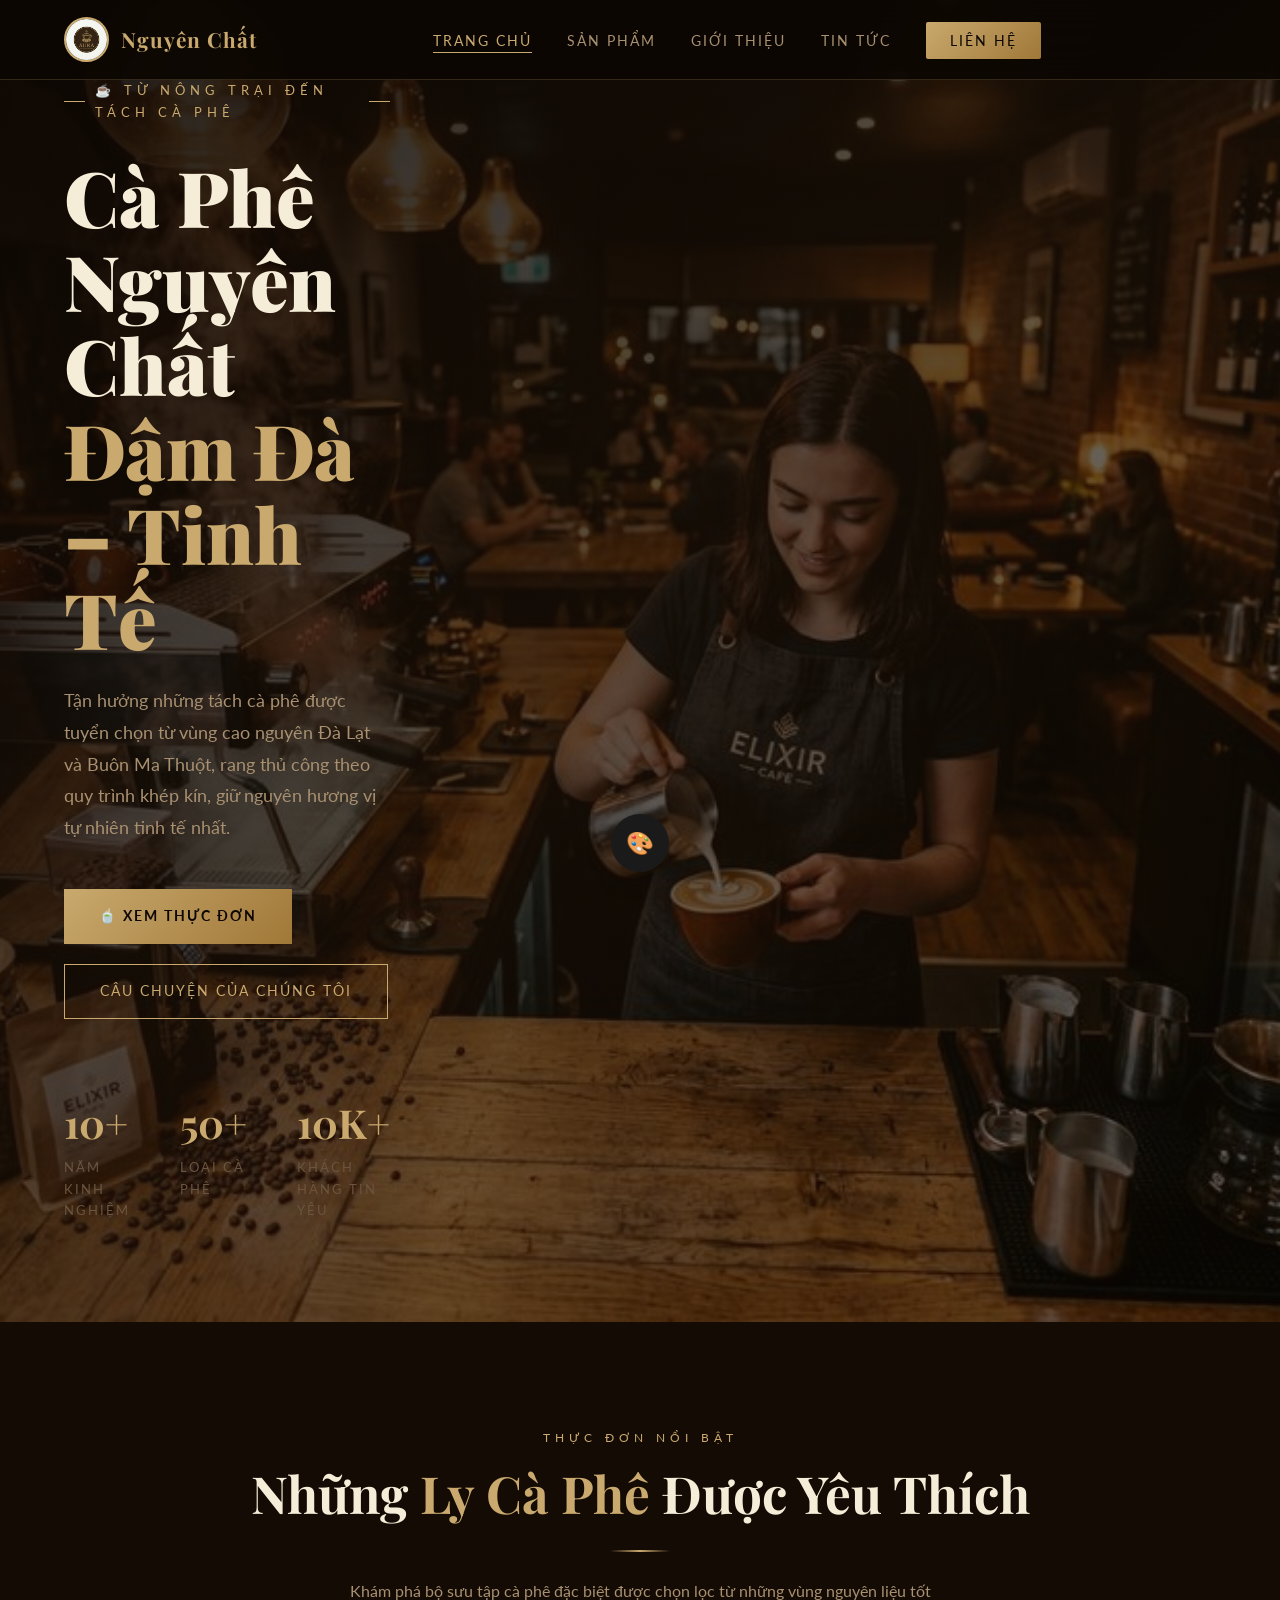
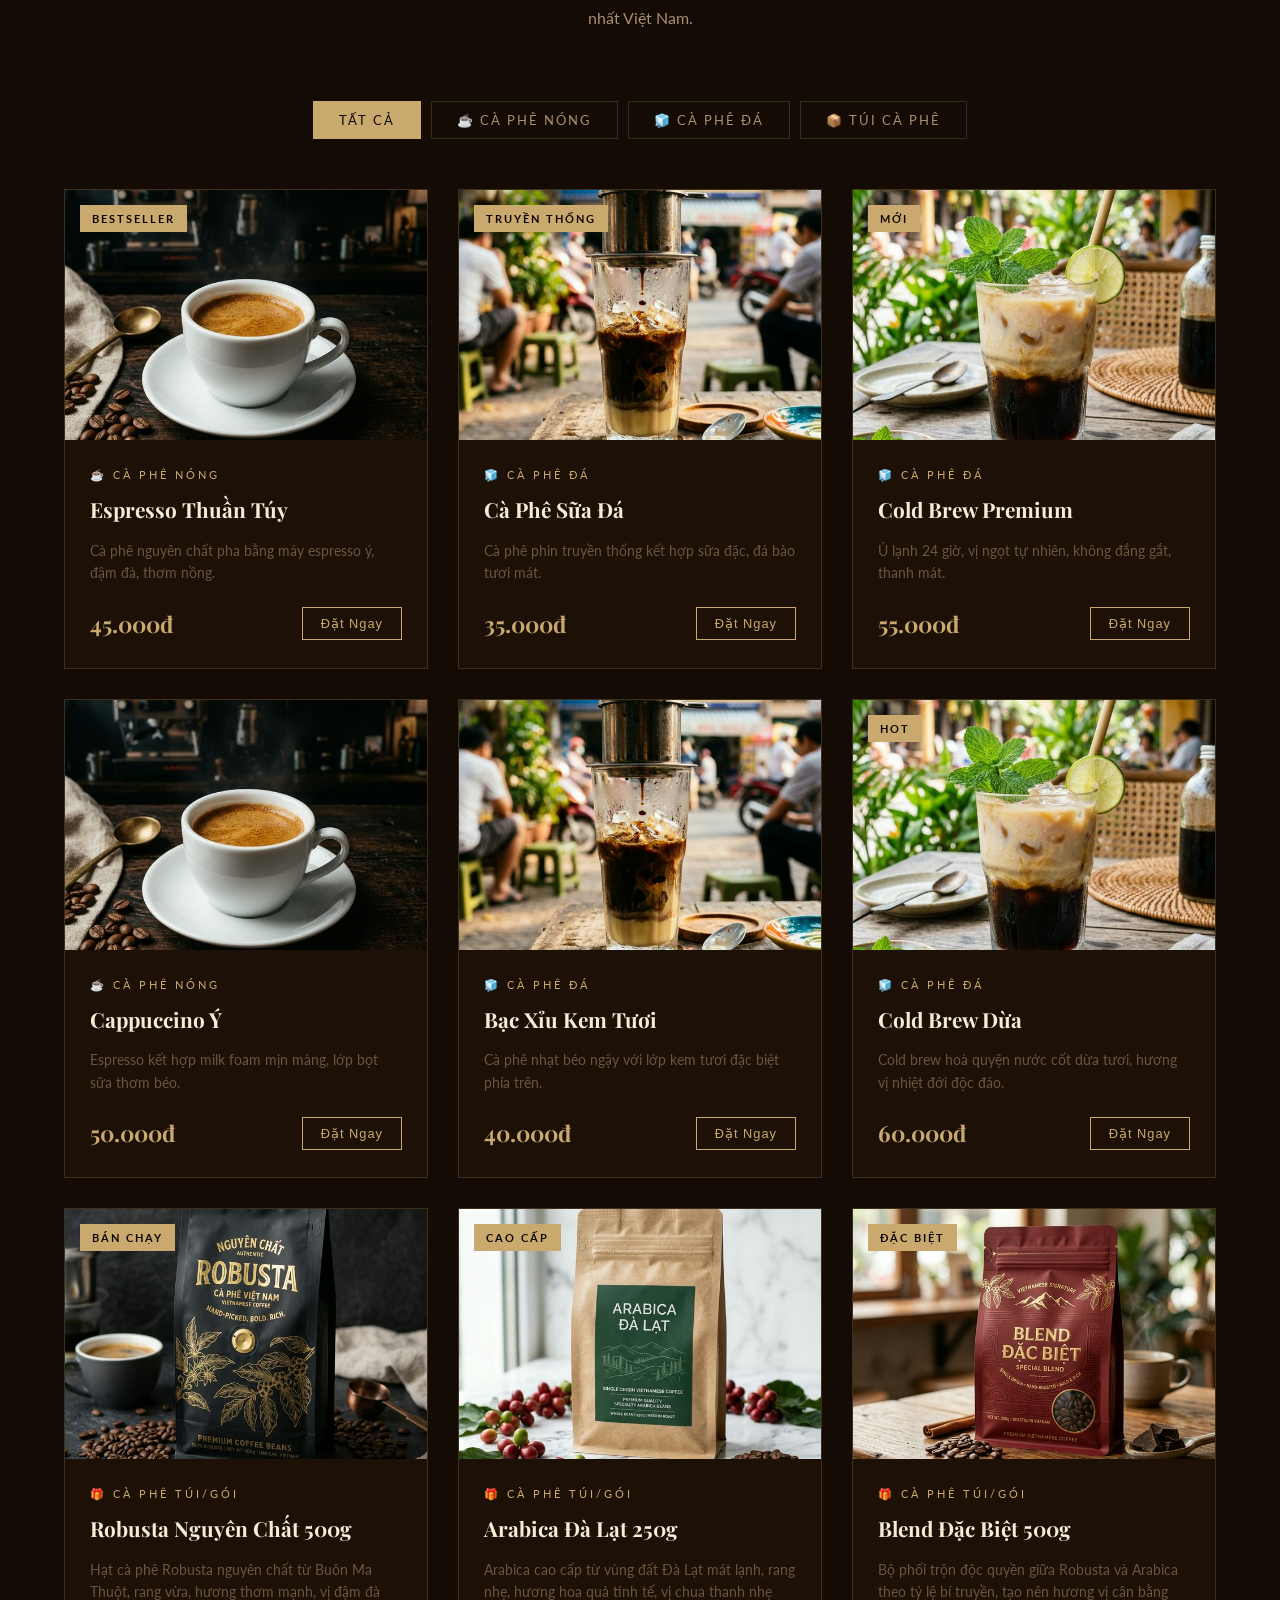
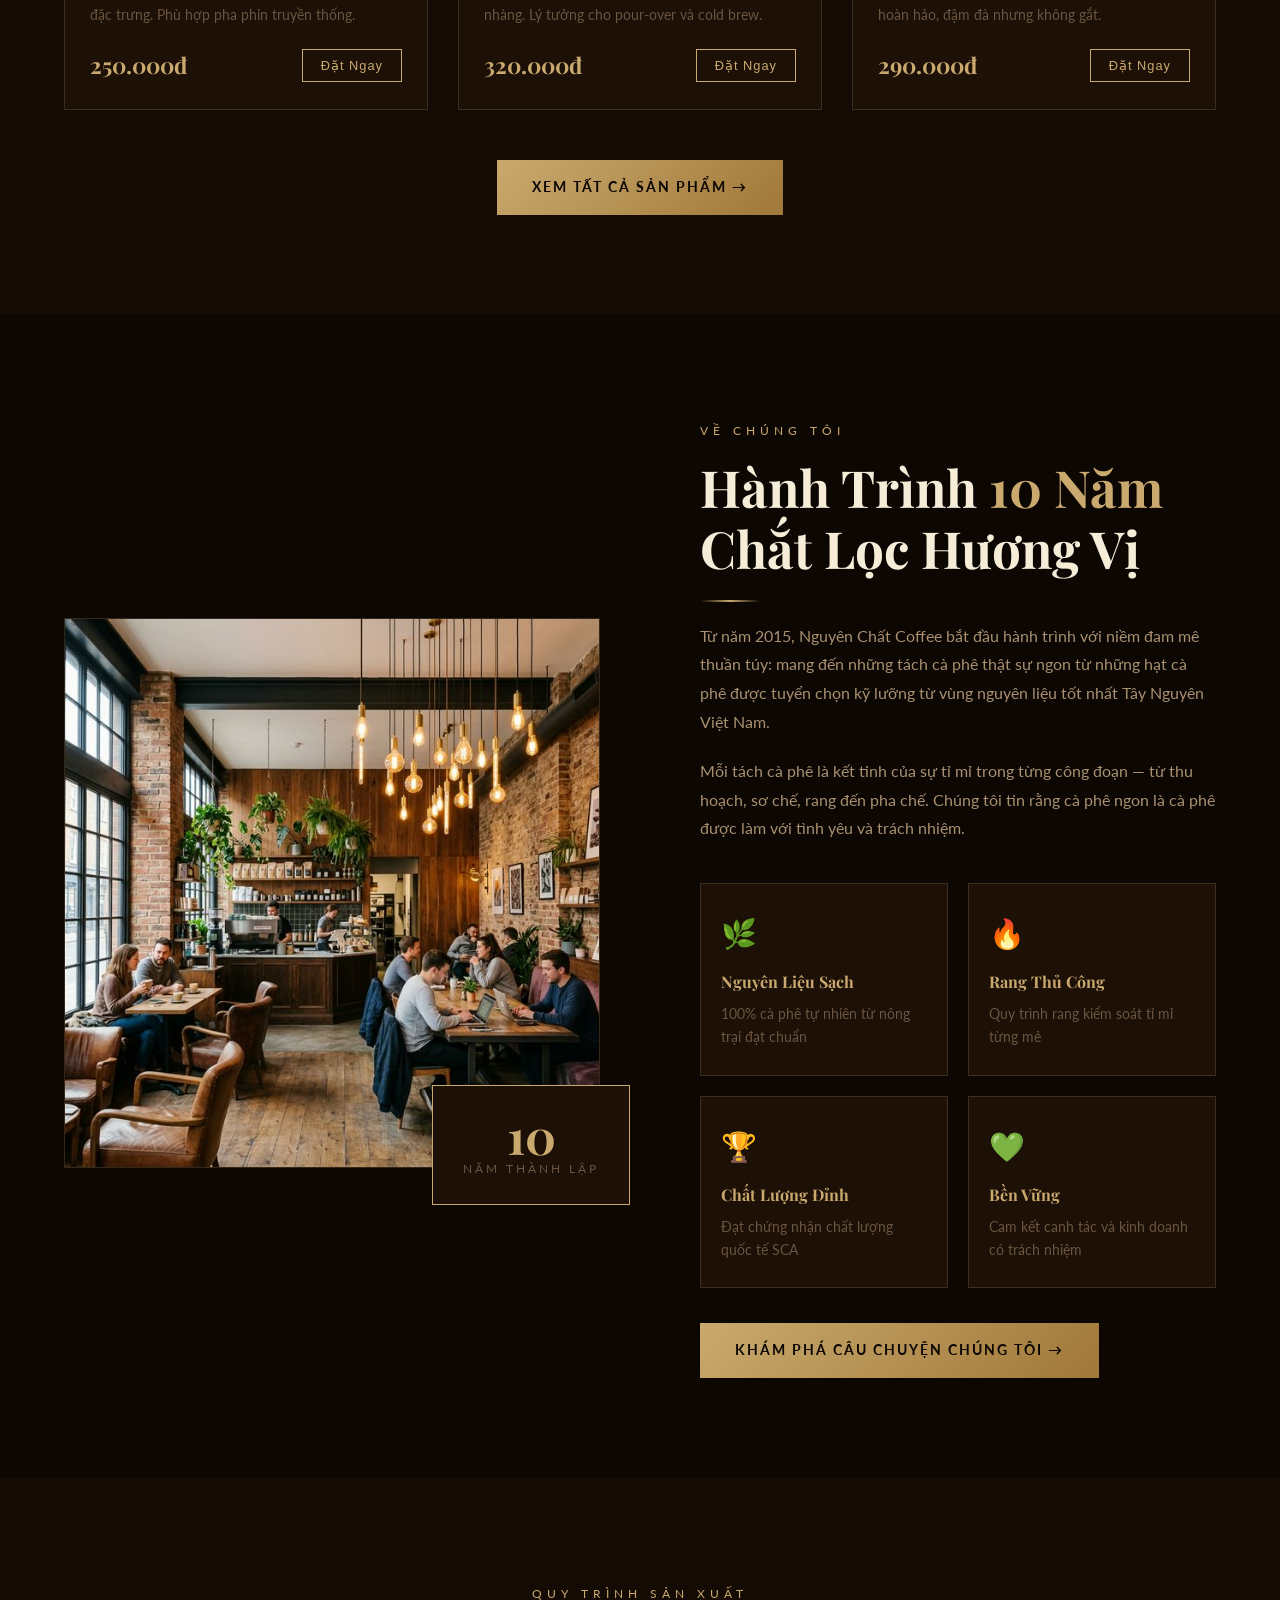
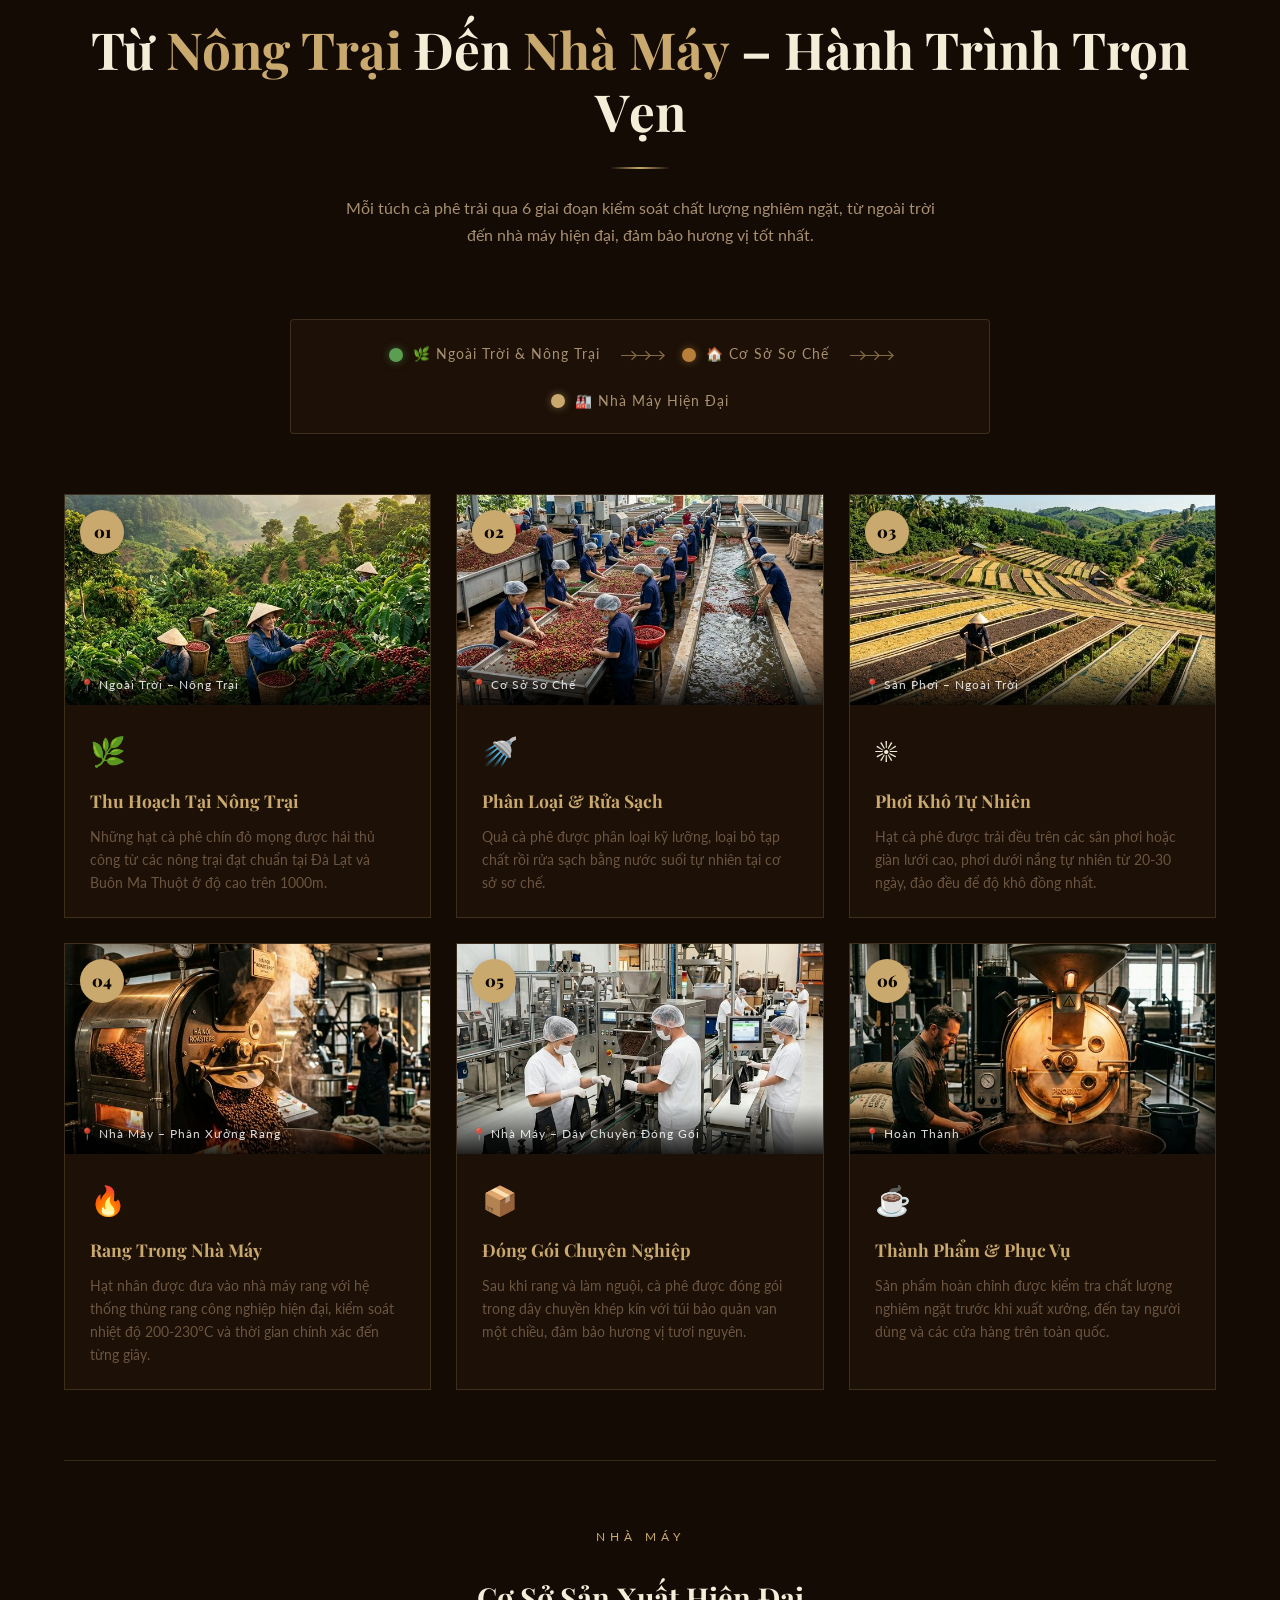
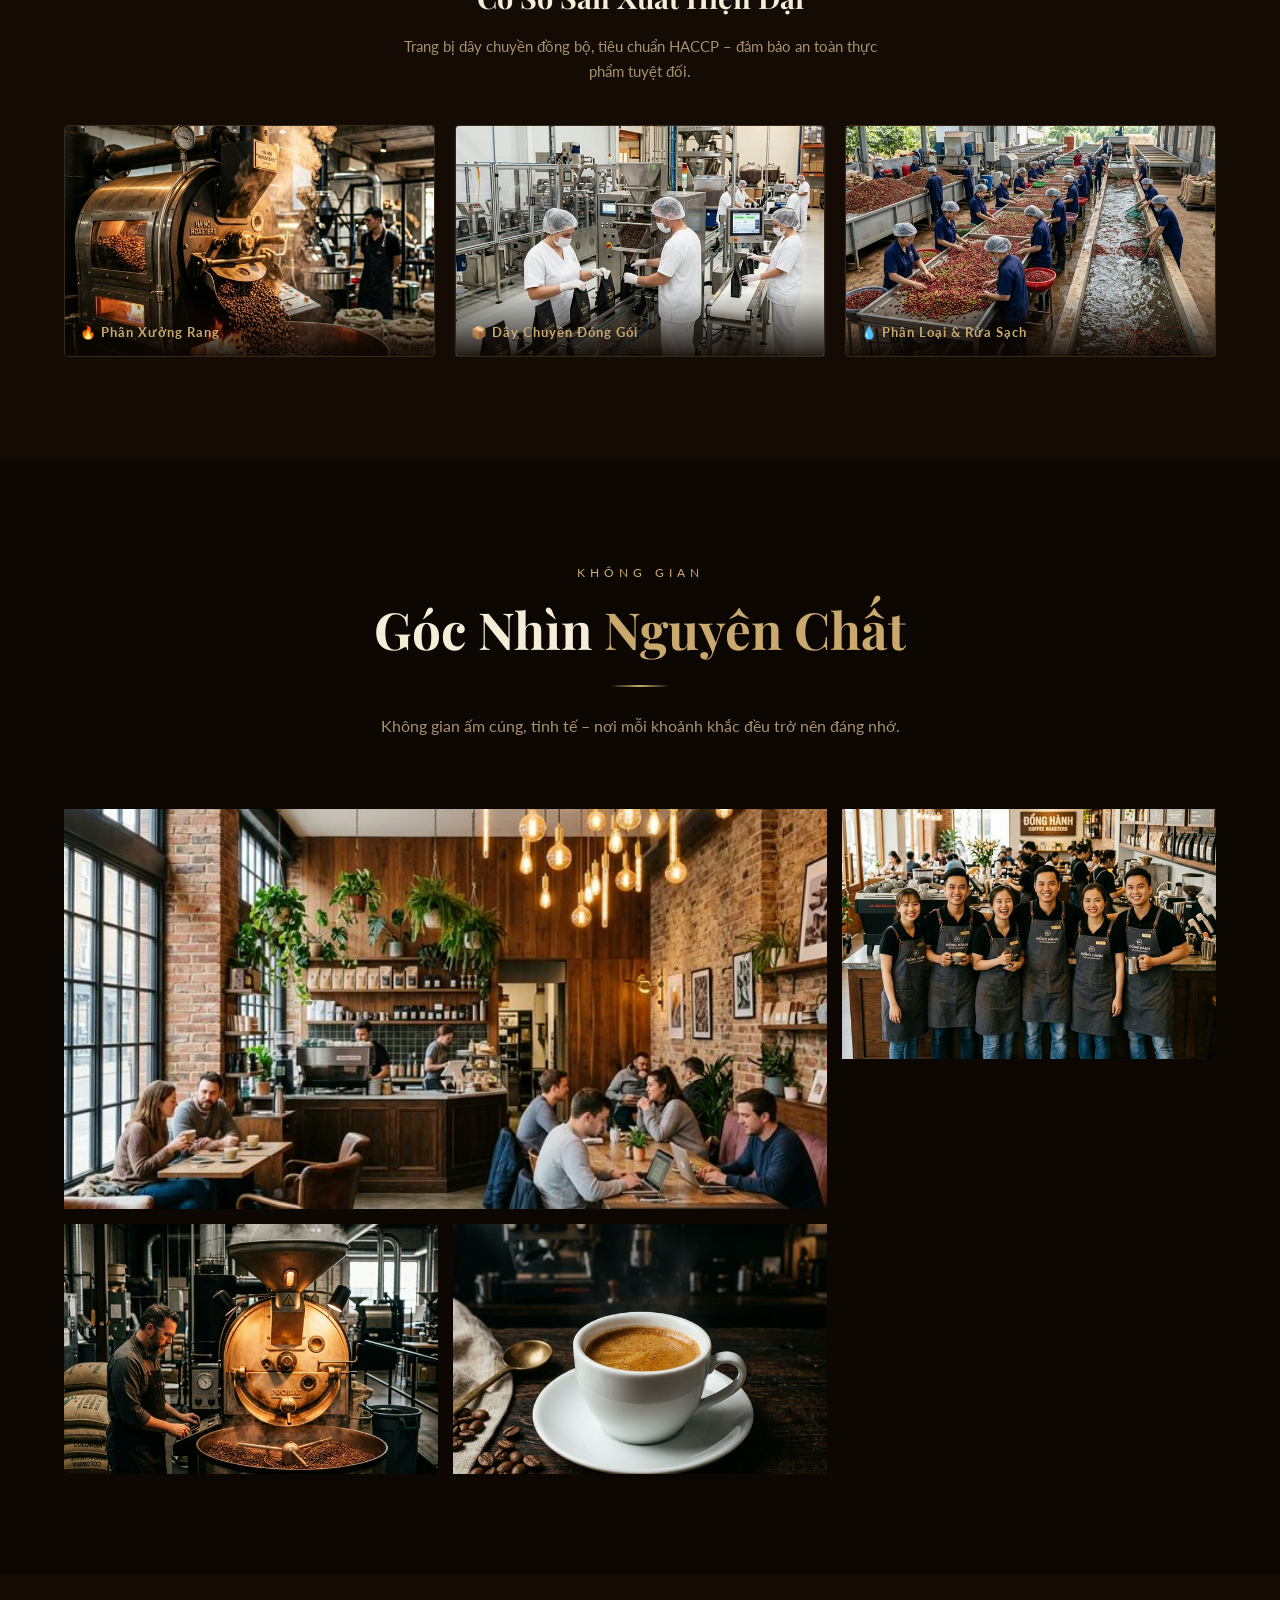
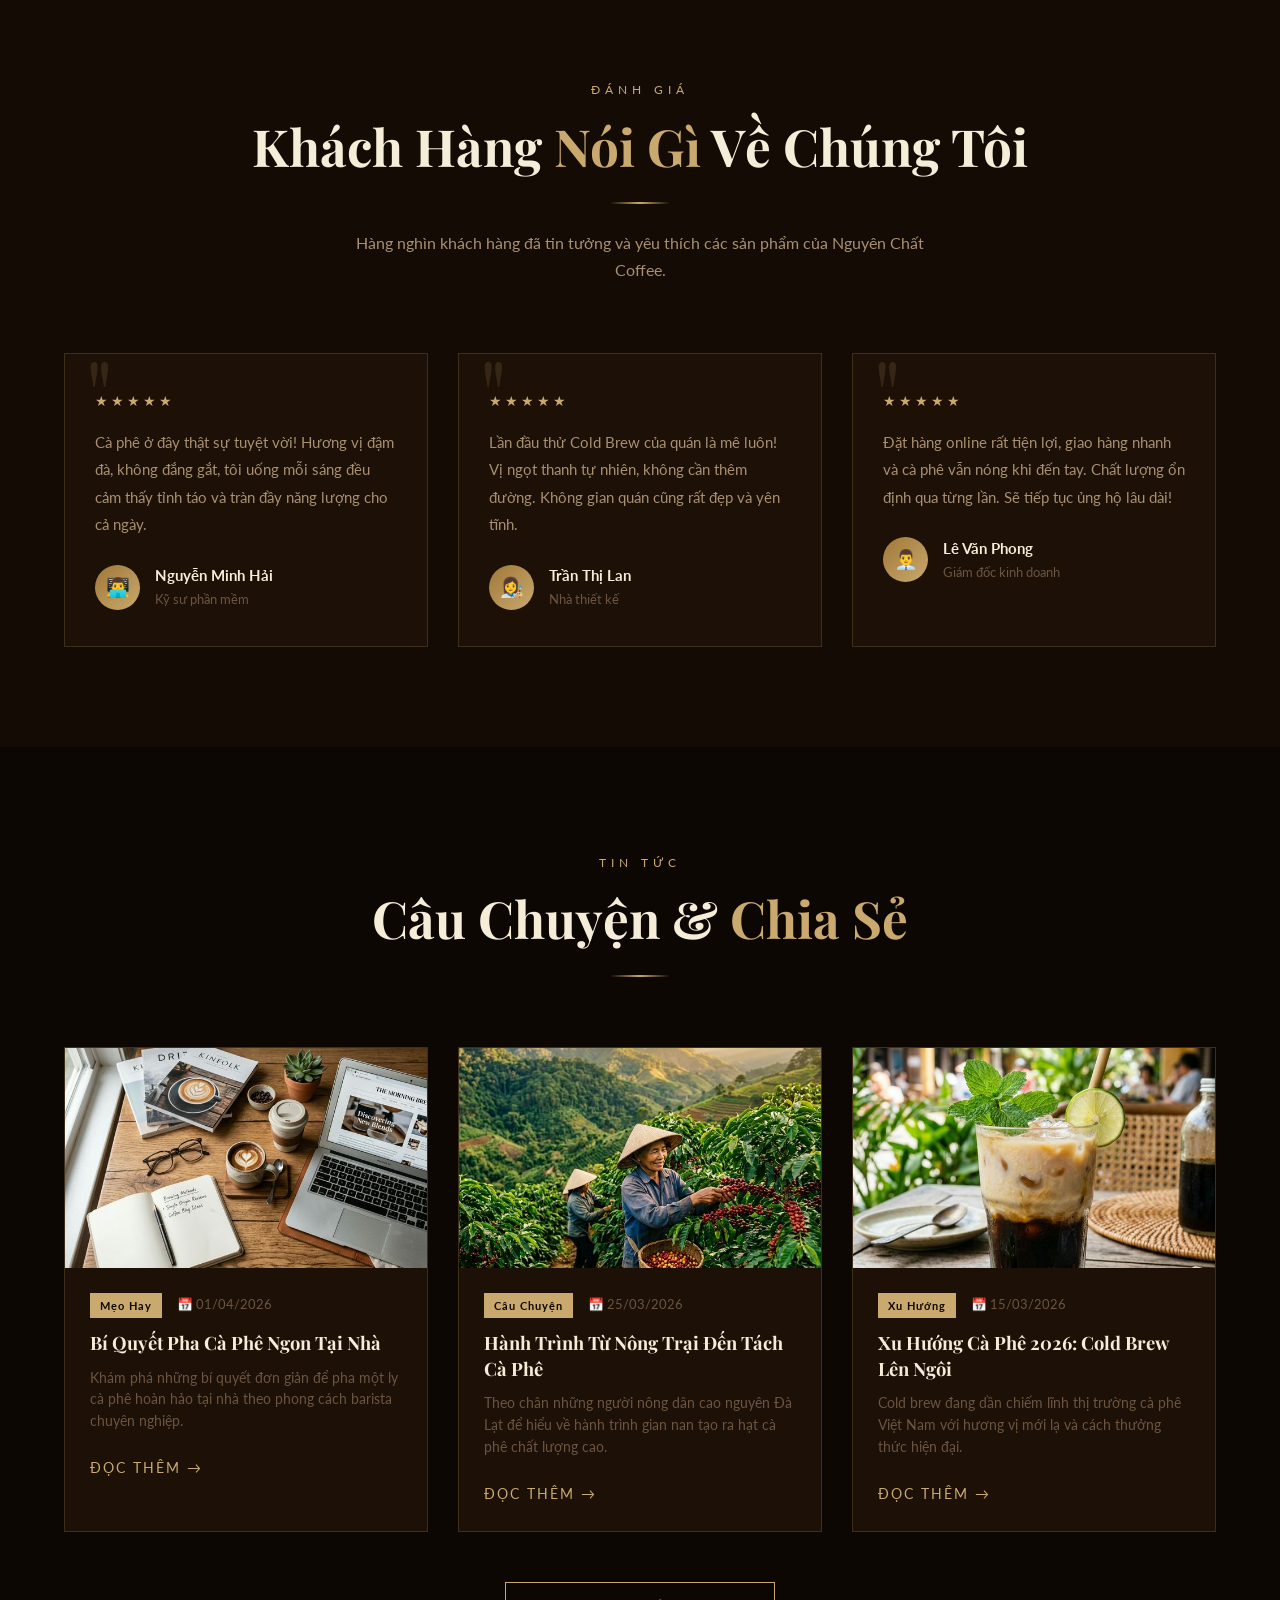
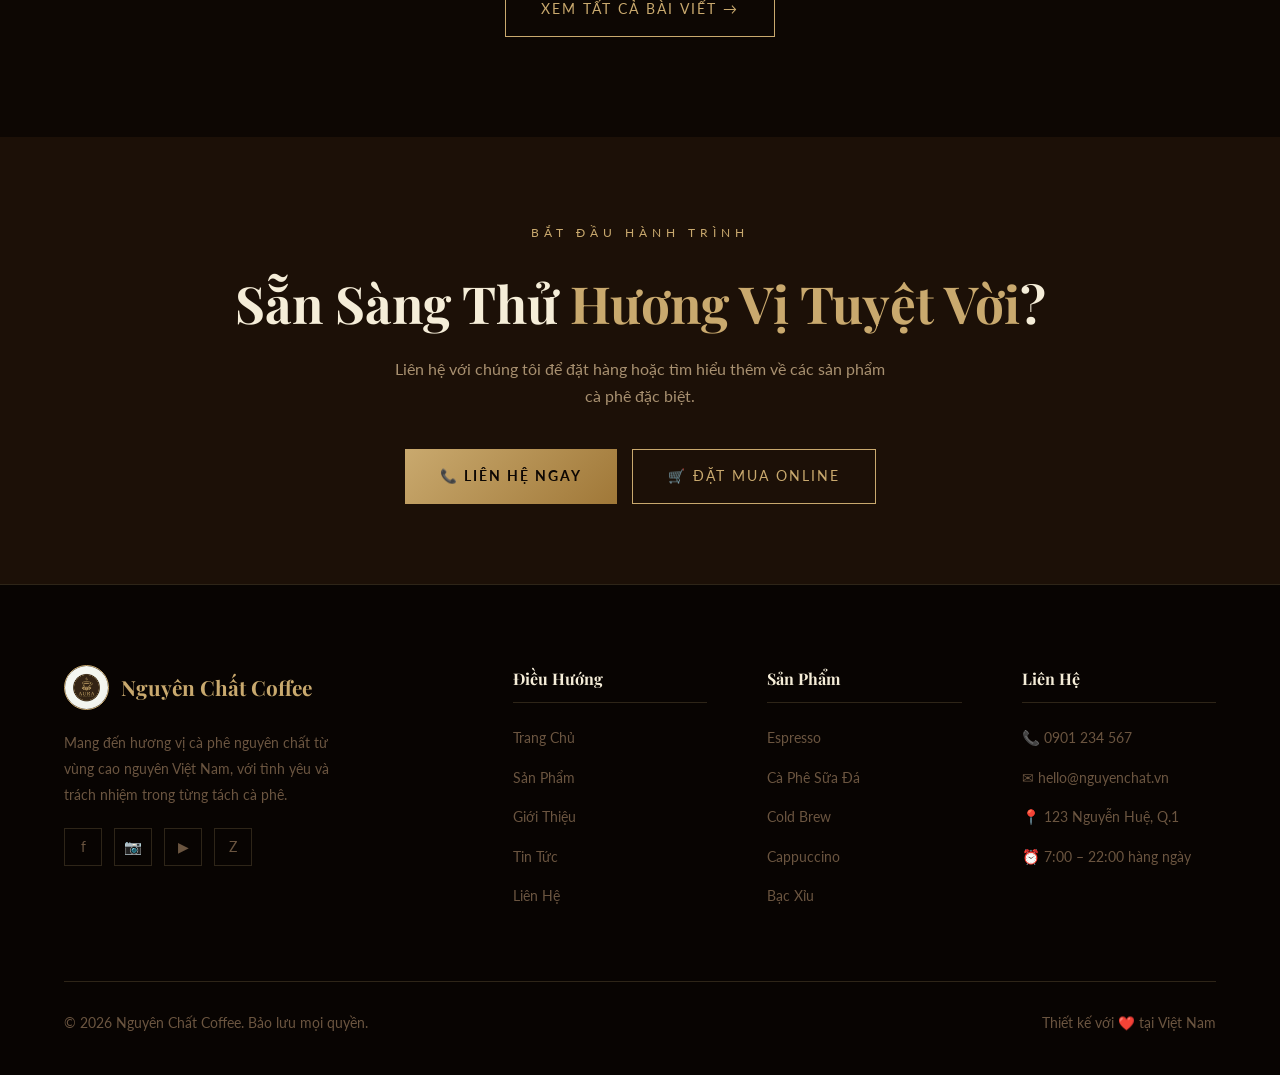
==== commit e605860d: "ok" ====
--- a/index.html
+++ b/index.html
@@ -1,322 +1,359 @@
 <!DOCTYPE html>
 <html lang="vi">
+
 <head>
   <meta charset="UTF-8">
   <meta name="viewport" content="width=device-width, initial-scale=1.0">
-  <meta name="description" content="Nguyên Chất Coffee - Cà phê nguyên chất từ cao nguyên Việt Nam. Hương vị đậm đà, chất lượng hàng đầu.">
+  <meta name="description"
+    content="Nguyên Chất Coffee - Cà phê nguyên chất từ cao nguyên Việt Nam. Hương vị đậm đà, chất lượng hàng đầu.">
   <title>Nguyên Chất Coffee – Hương Vị Từ Đất Trời</title>
   <link id="theme-stylesheet" rel="stylesheet" href="assets/css/style1-dark-luxury.css">
   <link rel="stylesheet" href="assets/css/switcher.css">
 </head>
+
 <body>
 
-<!-- STYLE SWITCHER -->
-<div id="style-switcher">
-  <button class="style-toggle-btn" onclick="toggleStyleSwitcher()">🎨 STYLE REVIEW</button>
-  <div class="style-panel">
-    <div class="style-panel-header">
-      <div>
+  <!-- STYLE SWITCHER -->
+  <div id="style-switcher">
+    <button class="style-toggle-btn" onclick="toggleStyleSwitcher()" aria-label="">🎨</button>
+    <div class="style-panel">
+      <div class="style-panel-header">
         <h3>CHỌN STYLE</h3>
-        <p class="style-panel-sub">5 Phong Cách Cho Khách Hàng Review</p>
-      </div>
-      <button class="close-btn" onclick="toggleStyleSwitcher()">✕</button>
-    </div>
-    <div class="style-panel-body">
-      <div class="style-btns"></div>
-    </div>
-    <div class="style-panel-footer">
-      <div class="current-style-badge">
-        <span>Đang xem:</span><span class="current-style-name">Dark Luxury</span>
-      </div>
-      <p>Style áp dụng cho toàn bộ trang web</p>
+        <button class="close-btn" onclick="toggleStyleSwitcher()">✕</button>
+      </div>
+      <div class="style-panel-body">
+        <div class="style-btns"></div>
+      </div>
+      <div class="style-panel-footer">
+        <div class="current-style-badge">
+          <span>Đang xem:</span><span class="current-style-name">Dark Luxury</span>
+        </div>
+        <p>Style áp dụng cho toàn bộ trang web</p>
+      </div>
     </div>
   </div>
-</div>
-
-<!-- NAVBAR -->
-<nav class="navbar" id="navbar">
-  <a href="index.html" class="nav-logo">
-    <img src="assets/images/logo_coffee_1775547269134.png" alt="Nguyên Chất Coffee Logo">
-    <span class="nav-logo-text">Nguyên Chất</span>
-  </a>
-  <ul class="nav-menu">
-    <li><a href="index.html" class="active">Trang Chủ</a></li>
-    <li><a href="products.html">Sản Phẩm</a></li>
-    <li><a href="about.html">Giới Thiệu</a></li>
-    <li><a href="news.html">Tin Tức</a></li>
-    <li><a href="contact.html" class="nav-cta">Liên Hệ</a></li>
-  </ul>
-  <button class="hamburger" id="hamburger" aria-label="Menu">
-    <span></span><span></span><span></span>
-  </button>
-</nav>
-
-<!-- HERO SECTION -->
-<section class="hero" id="home">
-  <div class="hero-bg"></div>
-  <div class="hero-overlay"></div>
-  <!-- Style 2: need image col -->
-  <div class="hero-content-wrap" style="display:contents;">
-    <div class="hero-content animate-fade-up">
-      <div class="hero-tag">☕ Từ Nông Trại Đến Tách Cà Phê</div>
-      <h1 class="hero-title">
-        Cà Phê Nguyên Chất
-        <span class="accent">Đậm Đà – Tinh Tế</span>
-      </h1>
-      <p class="hero-desc">Tận hưởng những tách cà phê được tuyển chọn từ vùng cao nguyên Đà Lạt và Buôn Ma Thuột, rang thủ công theo quy trình khép kín, giữ nguyên hương vị tự nhiên tinh tế nhất.</p>
-      <div class="hero-btns">
-        <a href="products.html" class="btn-primary" id="hero-view-menu-btn">🍵 Xem Thực Đơn</a>
-        <a href="about.html" class="btn-outline" id="hero-about-btn">Câu Chuyện Của Chúng Tôi</a>
-      </div>
-      <div class="hero-stats animate-fade-up delay-2">
-        <div class="stat-item"><div class="number">10+</div><div class="label">Năm Kinh Nghiệm</div></div>
-        <div class="stat-item"><div class="number">50+</div><div class="label">Loại Cà Phê</div></div>
-        <div class="stat-item"><div class="number">10K+</div><div class="label">Khách Hàng Tin Yêu</div></div>
-      </div>
-    </div>
-    <!-- For Style 2: side image (hidden by other styles via CSS) -->
-    <div class="hero-img-side">
-      <img src="assets/images/banner_hero_1775547083656.png" alt="Premium Coffee" class="hero-bg-img">
-      <div class="hero-img-float">
-        <div class="rating">★★★★★</div>
-        <p class="count">10,000+</p>
-        <p>Khách hàng hài lòng</p>
-      </div>
-    </div>
-    <!-- For Style 3: fullwidth image col -->
-    <div class="hero-img-col">
-      <img src="assets/images/banner_hero_1775547083656.png" alt="Premium Coffee Banner" class="hero-bg-img">
-    </div>
-  </div>
-</section>
-
-<!-- FEATURED PRODUCTS -->
-<section id="featured-products" style="background: var(--bg-section, var(--bg-off, var(--bg-warm, #f8f7f5)));">
-  <div class="section-header">
-    <div class="section-tag">Thực Đơn Nổi Bật</div>
-    <h2 class="section-title">Những <span>Ly Cà Phê</span> Được Yêu Thích</h2>
-    <div class="divider"></div>
-    <p class="section-subtitle">Khám phá bộ sưu tập cà phê đặc biệt được chọn lọc từ những vùng nguyên liệu tốt nhất Việt Nam.</p>
-  </div>
-  <div class="products-filter" id="featured-filter">
-    <button class="filter-btn active" data-filter="all" id="filter-all">Tất Cả</button>
-    <button class="filter-btn" data-filter="hot" id="filter-hot">☕ Cà Phê Nóng</button>
-    <button class="filter-btn" data-filter="iced" id="filter-iced">🧊 Cà Phê Đá</button>
-    <button class="filter-btn" data-filter="bag" id="filter-bag">📦 Túi Cà Phê</button>
-  </div>
-  <div class="products-grid" id="products-grid"></div>
-  <div style="text-align: center; margin-top: 50px;">
-    <a href="products.html" class="btn-primary" id="view-all-products-btn">Xem Tất Cả Sản Phẩm →</a>
-  </div>
-</section>
-
-<!-- ABOUT PREVIEW -->
-<section id="about-preview">
-  <div class="about-grid">
-    <div class="about-img-wrap animate-fade-up">
-      <img src="assets/images/company_interior_1775547197418.png" alt="Không gian quán cà phê Nguyên Chất" class="about-img-main">
-      <div class="about-img-badge">
-        <div class="year">10</div>
-        <div class="yr-label">Năm Thành Lập</div>
-      </div>
-    </div>
-    <div class="about-content animate-fade-up delay-1">
-      <div class="section-tag">Về Chúng Tôi</div>
-      <h2 class="section-title">Hành Trình <span>10 Năm</span> Chắt Lọc Hương Vị</h2>
-      <div class="divider" style="margin: 20px 0;"></div>
-      <p style="color: var(--text-secondary); margin-bottom: 20px; font-size: 1rem; line-height: 1.8;">Từ năm 2015, Nguyên Chất Coffee bắt đầu hành trình với niềm đam mê thuần túy: mang đến những tách cà phê thật sự ngon từ những hạt cà phê được tuyển chọn kỹ lưỡng từ vùng nguyên liệu tốt nhất Tây Nguyên Việt Nam.</p>
-      <p style="color: var(--text-secondary); margin-bottom: 30px; font-size: 1rem; line-height: 1.8;">Mỗi tách cà phê là kết tinh của sự tỉ mỉ trong từng công đoạn — từ thu hoạch, sơ chế, rang đến pha chế. Chúng tôi tin rằng cà phê ngon là cà phê được làm với tình yêu và trách nhiệm.</p>
-      <div class="about-values">
-        <div class="value-card"><div class="value-icon">🌿</div><h4>Nguyên Liệu Sạch</h4><p>100% cà phê tự nhiên từ nông trại đạt chuẩn</p></div>
-        <div class="value-card"><div class="value-icon">🔥</div><h4>Rang Thủ Công</h4><p>Quy trình rang kiểm soát tỉ mỉ từng mẻ</p></div>
-        <div class="value-card"><div class="value-icon">🏆</div><h4>Chất Lượng Đỉnh</h4><p>Đạt chứng nhận chất lượng quốc tế SCA</p></div>
-        <div class="value-card"><div class="value-icon">💚</div><h4>Bền Vững</h4><p>Cam kết canh tác và kinh doanh có trách nhiệm</p></div>
-      </div>
-      <div style="margin-top: 35px;">
-        <a href="about.html" class="btn-primary" id="about-more-btn">Khám Phá Câu Chuyện Chúng Tôi →</a>
-      </div>
-    </div>
-  </div>
-</section>
-
-<!-- PROCESS SECTION -->
-<section id="process" style="background: var(--bg-section, var(--bg-off, #f8f7f5)); overflow: hidden;">
-  <div class="section-header">
-    <div class="section-tag">Quy Trình Sản Xuất</div>
-    <h2 class="section-title">Từ <span>Nông Trại</span> Đến <span>Nhà Máy</span> – Hành Trình Trọn Vẹn</h2>
-    <div class="divider"></div>
-    <p class="section-subtitle">Mỗi túch cà phê trải qua 6 giai đoạn kiểm soát chất lượng nghiêm ngặt, từ ngoài trời đến nhà máy hiện đại, đảm bảo hương vị tốt nhất.</p>
-  </div>
-
-  <!-- Process Journey Label Strip -->
-  <div class="process-journey-strip">
-    <div class="journey-point">
-      <span class="journey-dot outdoor"></span>
-      <span>🌿 Ngoài Trời &amp; Nông Trại</span>
-    </div>
-    <div class="journey-arrow">→→→</div>
-    <div class="journey-point">
-      <span class="journey-dot transition"></span>
-      <span>🏠 Cơ Sở Sơ Chế</span>
-    </div>
-    <div class="journey-arrow">→→→</div>
-    <div class="journey-point">
-      <span class="journey-dot indoor"></span>
-      <span>🏭 Nhà Máy Hiện Đại</span>
-    </div>
-  </div>
-
-  <!-- Timeline Process Grid -->
-  <div class="process-timeline-grid" id="process-grid"></div>
-
-  <!-- Factory Showcase Strip -->
-  <div class="factory-showcase">
-    <div class="factory-showcase-header">
-      <div class="section-tag" style="display:inline-block;">Nhà Máy</div>
-      <h3>Cơ Sở Sản Xuất Hiện Đại</h3>
-      <p>Trang bị dây chuyền đồng bộ, tiêu chuẩn HACCP – đảm bảo an toàn thực phẩm tuyệt đối.</p>
-    </div>
-    <div class="factory-img-strip">
-      <div class="factory-img-item animate-fade-up">
-        <img src="assets/images/process_factory_roasting_1775548564046.png" alt="Phân xưởng rang cà phê">
-        <div class="factory-img-caption">🔥 Phân Xưởng Rang</div>
-      </div>
-      <div class="factory-img-item animate-fade-up delay-1">
-        <img src="assets/images/process_factory_packaging_1775548582253.png" alt="Dây chuyền đóng gói">
-        <div class="factory-img-caption">📦 Dây Chuyền Đóng Gói</div>
-      </div>
-      <div class="factory-img-item animate-fade-up delay-2">
-        <img src="assets/images/process_sorting_washing_1775548530077.png" alt="Nhà máy phân loại">
-        <div class="factory-img-caption">💧 Phân Loại &amp; Rửa Sạch</div>
-      </div>
-    </div>
-  </div>
-</section>
-
-<!-- GALLERY SECTION -->
-<section id="gallery">
-  <div class="section-header">
-    <div class="section-tag">Không Gian</div>
-    <h2 class="section-title">Góc Nhìn <span>Nguyên Chất</span></h2>
-    <div class="divider"></div>
-    <p class="section-subtitle">Không gian ấm cúng, tinh tế – nơi mỗi khoảnh khắc đều trở nên đáng nhớ.</p>
-  </div>
-  <div class="gallery-grid">
-    <div class="gallery-item animate-fade-up">
-      <img src="assets/images/company_interior_1775547197418.png" alt="Không gian quán">
-      <div class="gallery-overlay"><span>🔍</span></div>
-    </div>
-    <div class="gallery-item animate-fade-up delay-1">
-      <img src="assets/images/company_team_1775547215316.png" alt="Đội ngũ barista">
-      <div class="gallery-overlay"><span>🔍</span></div>
-    </div>
-    <div class="gallery-item animate-fade-up delay-2">
-      <img src="assets/images/process_roasting_1775547164124.png" alt="Rang cà phê">
-      <div class="gallery-overlay"><span>🔍</span></div>
-    </div>
-    <div class="gallery-item animate-fade-up delay-1">
-      <img src="assets/images/product_espresso_1775547105569.png" alt="Espresso">
-      <div class="gallery-overlay"><span>🔍</span></div>
-    </div>
-  </div>
-</section>
-
-<!-- TESTIMONIALS -->
-<section id="testimonials" style="background: var(--bg-section, var(--bg-off, #f8f7f5));">
-  <div class="section-header">
-    <div class="section-tag">Đánh Giá</div>
-    <h2 class="section-title">Khách Hàng <span>Nói Gì</span> Về Chúng Tôi</h2>
-    <div class="divider"></div>
-    <p class="section-subtitle">Hàng nghìn khách hàng đã tin tưởng và yêu thích các sản phẩm của Nguyên Chất Coffee.</p>
-  </div>
-  <div class="testimonials-slider" id="testimonials-grid"></div>
-</section>
-
-<!-- LATEST NEWS PREVIEW -->
-<section id="news-preview">
-  <div class="section-header">
-    <div class="section-tag">Tin Tức</div>
-    <h2 class="section-title">Câu Chuyện & <span>Chia Sẻ</span></h2>
-    <div class="divider"></div>
-  </div>
-  <div class="news-grid" id="news-grid"></div>
-  <div style="text-align: center; margin-top: 50px;">
-    <a href="news.html" class="btn-outline" id="view-all-news-btn">Xem Tất Cả Bài Viết →</a>
-  </div>
-</section>
-
-<!-- CTA SECTION -->
-<section id="cta" style="text-align:center; background: var(--bg-card, white); padding: 80px 5%;">
-  <div class="section-tag">Bắt Đầu Hành Trình</div>
-  <h2 class="section-title" style="margin: 15px 0 20px;">Sẵn Sàng Thử <span>Hương Vị Tuyệt Vời</span>?</h2>
-  <p style="color: var(--text-secondary); max-width: 500px; margin: 0 auto 40px; font-size: 1rem;">Liên hệ với chúng tôi để đặt hàng hoặc tìm hiểu thêm về các sản phẩm cà phê đặc biệt.</p>
-  <div style="display: flex; gap: 15px; justify-content: center; flex-wrap: wrap;">
-    <a href="contact.html" class="btn-primary" id="cta-contact-btn">📞 Liên Hệ Ngay</a>
-    <a href="products.html" class="btn-outline" id="cta-products-btn">🛒 Đặt Mua Online</a>
-  </div>
-</section>
-
-<!-- FOOTER -->
-<footer class="footer">
-  <div class="footer-grid">
-    <div class="footer-brand">
-      <a href="index.html" class="footer-logo">
-        <img src="assets/images/logo_coffee_1775547269134.png" alt="Logo">
-        <span class="footer-logo-text">Nguyên Chất Coffee</span>
-      </a>
-      <p>Mang đến hương vị cà phê nguyên chất từ vùng cao nguyên Việt Nam, với tình yêu và trách nhiệm trong từng tách cà phê.</p>
-      <div class="socials">
-        <a href="#" class="social-link" aria-label="Facebook">f</a>
-        <a href="#" class="social-link" aria-label="Instagram">📷</a>
-        <a href="#" class="social-link" aria-label="YouTube">▶</a>
-        <a href="#" class="social-link" aria-label="Zalo">Z</a>
-      </div>
-    </div>
-    <div class="footer-col">
-      <h4>Điều Hướng</h4>
-      <ul>
-        <li><a href="index.html">Trang Chủ</a></li>
-        <li><a href="products.html">Sản Phẩm</a></li>
-        <li><a href="about.html">Giới Thiệu</a></li>
-        <li><a href="news.html">Tin Tức</a></li>
-        <li><a href="contact.html">Liên Hệ</a></li>
-      </ul>
-    </div>
-    <div class="footer-col">
-      <h4>Sản Phẩm</h4>
-      <ul>
-        <li><a href="products.html">Espresso</a></li>
-        <li><a href="products.html">Cà Phê Sữa Đá</a></li>
-        <li><a href="products.html">Cold Brew</a></li>
-        <li><a href="products.html">Cappuccino</a></li>
-        <li><a href="products.html">Bạc Xỉu</a></li>
-      </ul>
-    </div>
-    <div class="footer-col">
-      <h4>Liên Hệ</h4>
-      <ul>
-        <li><a href="tel:0901234567">📞 0901 234 567</a></li>
-        <li><a href="mailto:hello@nguyenchat.vn">✉ hello@nguyenchat.vn</a></li>
-        <li><a href="contact.html">📍 123 Nguyễn Huệ, Q.1</a></li>
-        <li><a href="#">⏰ 7:00 – 22:00 hàng ngày</a></li>
-      </ul>
-    </div>
-  </div>
-  <div class="footer-bottom">
-    <p>© 2026 Nguyên Chất Coffee. Bảo lưu mọi quyền.</p>
-    <p>Thiết kế với ❤️ tại Việt Nam</p>
-  </div>
-</footer>
-
-<script src="assets/js/data.js"></script>
-<script src="assets/js/main.js"></script>
-<script>
-  // Apply saved style on load
-  (function() {
-    const id = parseInt(localStorage.getItem('cafeStyle') || '1');
-    document.getElementById('theme-stylesheet').href = 'assets/css/style' + id + '-' + 
-      ['', 'dark-luxury', 'fresh-garden', 'pure-minimal', 'vibrant-modern', 'ocean-depth'][id] + '.css';
-  })();
-</script>
+
+  <!-- NAVBAR -->
+  <nav class="navbar" id="navbar">
+    <a href="index.html" class="nav-logo">
+      <img src="assets/images/logo_coffee_1775547269134.png" alt="Nguyên Chất Coffee Logo">
+      <span class="nav-logo-text">Nguyên Chất</span>
+    </a>
+    <ul class="nav-menu">
+      <li><a href="index.html" class="active">Trang Chủ</a></li>
+      <li><a href="products.html">Sản Phẩm</a></li>
+      <li><a href="about.html">Giới Thiệu</a></li>
+      <li><a href="news.html">Tin Tức</a></li>
+      <li><a href="contact.html" class="nav-cta">Liên Hệ</a></li>
+    </ul>
+    <button class="hamburger" id="hamburger" aria-label="Menu">
+      <span></span><span></span><span></span>
+    </button>
+  </nav>
+
+  <!-- HERO SECTION -->
+  <section class="hero" id="home">
+    <div class="hero-bg"></div>
+    <div class="hero-overlay"></div>
+    <!-- Style 2: need image col -->
+    <div class="hero-content-wrap" style="display:contents;">
+      <div class="hero-content animate-fade-up">
+        <div class="hero-tag">☕ Từ Nông Trại Đến Tách Cà Phê</div>
+        <h1 class="hero-title">
+          Cà Phê Nguyên Chất
+          <span class="accent">Đậm Đà – Tinh Tế</span>
+        </h1>
+        <p class="hero-desc">Tận hưởng những tách cà phê được tuyển chọn từ vùng cao nguyên Đà Lạt và Buôn Ma Thuột,
+          rang thủ công theo quy trình khép kín, giữ nguyên hương vị tự nhiên tinh tế nhất.</p>
+        <div class="hero-btns">
+          <a href="products.html" class="btn-primary" id="hero-view-menu-btn">🍵 Xem Thực Đơn</a>
+          <a href="about.html" class="btn-outline" id="hero-about-btn">Câu Chuyện Của Chúng Tôi</a>
+        </div>
+        <div class="hero-stats animate-fade-up delay-2">
+          <div class="stat-item">
+            <div class="number">10+</div>
+            <div class="label">Năm Kinh Nghiệm</div>
+          </div>
+          <div class="stat-item">
+            <div class="number">50+</div>
+            <div class="label">Loại Cà Phê</div>
+          </div>
+          <div class="stat-item">
+            <div class="number">10K+</div>
+            <div class="label">Khách Hàng Tin Yêu</div>
+          </div>
+        </div>
+      </div>
+      <!-- For Style 2: side image (hidden by other styles via CSS) -->
+      <div class="hero-img-side">
+        <img src="assets/images/banner_hero_1775547083656.png" alt="Premium Coffee" class="hero-bg-img">
+        <div class="hero-img-float">
+          <div class="rating">★★★★★</div>
+          <p class="count">10,000+</p>
+          <p>Khách hàng hài lòng</p>
+        </div>
+      </div>
+      <!-- For Style 3: fullwidth image col -->
+      <div class="hero-img-col">
+        <img src="assets/images/banner_hero_1775547083656.png" alt="Premium Coffee Banner" class="hero-bg-img">
+      </div>
+    </div>
+  </section>
+
+  <!-- FEATURED PRODUCTS -->
+  <section id="featured-products" style="background: var(--bg-section, var(--bg-off, var(--bg-warm, #f8f7f5)));">
+    <div class="section-header">
+      <div class="section-tag">Thực Đơn Nổi Bật</div>
+      <h2 class="section-title">Những <span>Ly Cà Phê</span> Được Yêu Thích</h2>
+      <div class="divider"></div>
+      <p class="section-subtitle">Khám phá bộ sưu tập cà phê đặc biệt được chọn lọc từ những vùng nguyên liệu tốt nhất
+        Việt Nam.</p>
+    </div>
+    <div class="products-filter" id="featured-filter">
+      <button class="filter-btn active" data-filter="all" id="filter-all">Tất Cả</button>
+      <button class="filter-btn" data-filter="hot" id="filter-hot">☕ Cà Phê Nóng</button>
+      <button class="filter-btn" data-filter="iced" id="filter-iced">🧊 Cà Phê Đá</button>
+      <button class="filter-btn" data-filter="bag" id="filter-bag">📦 Túi Cà Phê</button>
+    </div>
+    <div class="products-grid" id="products-grid"></div>
+    <div style="text-align: center; margin-top: 50px;">
+      <a href="products.html" class="btn-primary" id="view-all-products-btn">Xem Tất Cả Sản Phẩm →</a>
+    </div>
+  </section>
+
+  <!-- ABOUT PREVIEW -->
+  <section id="about-preview">
+    <div class="about-grid">
+      <div class="about-img-wrap animate-fade-up">
+        <img src="assets/images/company_interior_1775547197418.png" alt="Không gian quán cà phê Nguyên Chất"
+          class="about-img-main">
+        <div class="about-img-badge">
+          <div class="year">10</div>
+          <div class="yr-label">Năm Thành Lập</div>
+        </div>
+      </div>
+      <div class="about-content animate-fade-up delay-1">
+        <div class="section-tag">Về Chúng Tôi</div>
+        <h2 class="section-title">Hành Trình <span>10 Năm</span> Chắt Lọc Hương Vị</h2>
+        <div class="divider" style="margin: 20px 0;"></div>
+        <p style="color: var(--text-secondary); margin-bottom: 20px; font-size: 1rem; line-height: 1.8;">Từ năm 2015,
+          Nguyên Chất Coffee bắt đầu hành trình với niềm đam mê thuần túy: mang đến những tách cà phê thật sự ngon từ
+          những hạt cà phê được tuyển chọn kỹ lưỡng từ vùng nguyên liệu tốt nhất Tây Nguyên Việt Nam.</p>
+        <p style="color: var(--text-secondary); margin-bottom: 30px; font-size: 1rem; line-height: 1.8;">Mỗi tách cà phê
+          là kết tinh của sự tỉ mỉ trong từng công đoạn — từ thu hoạch, sơ chế, rang đến pha chế. Chúng tôi tin rằng cà
+          phê ngon là cà phê được làm với tình yêu và trách nhiệm.</p>
+        <div class="about-values">
+          <div class="value-card">
+            <div class="value-icon">🌿</div>
+            <h4>Nguyên Liệu Sạch</h4>
+            <p>100% cà phê tự nhiên từ nông trại đạt chuẩn</p>
+          </div>
+          <div class="value-card">
+            <div class="value-icon">🔥</div>
+            <h4>Rang Thủ Công</h4>
+            <p>Quy trình rang kiểm soát tỉ mỉ từng mẻ</p>
+          </div>
+          <div class="value-card">
+            <div class="value-icon">🏆</div>
+            <h4>Chất Lượng Đỉnh</h4>
+            <p>Đạt chứng nhận chất lượng quốc tế SCA</p>
+          </div>
+          <div class="value-card">
+            <div class="value-icon">💚</div>
+            <h4>Bền Vững</h4>
+            <p>Cam kết canh tác và kinh doanh có trách nhiệm</p>
+          </div>
+        </div>
+        <div style="margin-top: 35px;">
+          <a href="about.html" class="btn-primary" id="about-more-btn">Khám Phá Câu Chuyện Chúng Tôi →</a>
+        </div>
+      </div>
+    </div>
+  </section>
+
+  <!-- PROCESS SECTION -->
+  <section id="process" style="background: var(--bg-section, var(--bg-off, #f8f7f5)); overflow: hidden;">
+    <div class="section-header">
+      <div class="section-tag">Quy Trình Sản Xuất</div>
+      <h2 class="section-title">Từ <span>Nông Trại</span> Đến <span>Nhà Máy</span> – Hành Trình Trọn Vẹn</h2>
+      <div class="divider"></div>
+      <p class="section-subtitle">Mỗi túch cà phê trải qua 6 giai đoạn kiểm soát chất lượng nghiêm ngặt, từ ngoài trời
+        đến nhà máy hiện đại, đảm bảo hương vị tốt nhất.</p>
+    </div>
+
+    <!-- Process Journey Label Strip -->
+    <div class="process-journey-strip">
+      <div class="journey-point">
+        <span class="journey-dot outdoor"></span>
+        <span>🌿 Ngoài Trời &amp; Nông Trại</span>
+      </div>
+      <div class="journey-arrow">→→→</div>
+      <div class="journey-point">
+        <span class="journey-dot transition"></span>
+        <span>🏠 Cơ Sở Sơ Chế</span>
+      </div>
+      <div class="journey-arrow">→→→</div>
+      <div class="journey-point">
+        <span class="journey-dot indoor"></span>
+        <span>🏭 Nhà Máy Hiện Đại</span>
+      </div>
+    </div>
+
+    <!-- Timeline Process Grid -->
+    <div class="process-timeline-grid" id="process-grid"></div>
+
+    <!-- Factory Showcase Strip -->
+    <div class="factory-showcase">
+      <div class="factory-showcase-header">
+        <div class="section-tag" style="display:inline-block;">Nhà Máy</div>
+        <h3>Cơ Sở Sản Xuất Hiện Đại</h3>
+        <p>Trang bị dây chuyền đồng bộ, tiêu chuẩn HACCP – đảm bảo an toàn thực phẩm tuyệt đối.</p>
+      </div>
+      <div class="factory-img-strip">
+        <div class="factory-img-item animate-fade-up">
+          <img src="assets/images/process_factory_roasting_1775548564046.png" alt="Phân xưởng rang cà phê">
+          <div class="factory-img-caption">🔥 Phân Xưởng Rang</div>
+        </div>
+        <div class="factory-img-item animate-fade-up delay-1">
+          <img src="assets/images/process_factory_packaging_1775548582253.png" alt="Dây chuyền đóng gói">
+          <div class="factory-img-caption">📦 Dây Chuyền Đóng Gói</div>
+        </div>
+        <div class="factory-img-item animate-fade-up delay-2">
+          <img src="assets/images/process_sorting_washing_1775548530077.png" alt="Nhà máy phân loại">
+          <div class="factory-img-caption">💧 Phân Loại &amp; Rửa Sạch</div>
+        </div>
+      </div>
+    </div>
+  </section>
+
+  <!-- GALLERY SECTION -->
+  <section id="gallery">
+    <div class="section-header">
+      <div class="section-tag">Không Gian</div>
+      <h2 class="section-title">Góc Nhìn <span>Nguyên Chất</span></h2>
+      <div class="divider"></div>
+      <p class="section-subtitle">Không gian ấm cúng, tinh tế – nơi mỗi khoảnh khắc đều trở nên đáng nhớ.</p>
+    </div>
+    <div class="gallery-grid">
+      <div class="gallery-item animate-fade-up">
+        <img src="assets/images/company_interior_1775547197418.png" alt="Không gian quán">
+        <div class="gallery-overlay"><span>🔍</span></div>
+      </div>
+      <div class="gallery-item animate-fade-up delay-1">
+        <img src="assets/images/company_team_1775547215316.png" alt="Đội ngũ barista">
+        <div class="gallery-overlay"><span>🔍</span></div>
+      </div>
+      <div class="gallery-item animate-fade-up delay-2">
+        <img src="assets/images/process_roasting_1775547164124.png" alt="Rang cà phê">
+        <div class="gallery-overlay"><span>🔍</span></div>
+      </div>
+      <div class="gallery-item animate-fade-up delay-1">
+        <img src="assets/images/product_espresso_1775547105569.png" alt="Espresso">
+        <div class="gallery-overlay"><span>🔍</span></div>
+      </div>
+    </div>
+  </section>
+
+  <!-- TESTIMONIALS -->
+  <section id="testimonials" style="background: var(--bg-section, var(--bg-off, #f8f7f5));">
+    <div class="section-header">
+      <div class="section-tag">Đánh Giá</div>
+      <h2 class="section-title">Khách Hàng <span>Nói Gì</span> Về Chúng Tôi</h2>
+      <div class="divider"></div>
+      <p class="section-subtitle">Hàng nghìn khách hàng đã tin tưởng và yêu thích các sản phẩm của Nguyên Chất Coffee.
+      </p>
+    </div>
+    <div class="testimonials-slider" id="testimonials-grid"></div>
+  </section>
+
+  <!-- LATEST NEWS PREVIEW -->
+  <section id="news-preview">
+    <div class="section-header">
+      <div class="section-tag">Tin Tức</div>
+      <h2 class="section-title">Câu Chuyện & <span>Chia Sẻ</span></h2>
+      <div class="divider"></div>
+    </div>
+    <div class="news-grid" id="news-grid"></div>
+    <div style="text-align: center; margin-top: 50px;">
+      <a href="news.html" class="btn-outline" id="view-all-news-btn">Xem Tất Cả Bài Viết →</a>
+    </div>
+  </section>
+
+  <!-- CTA SECTION -->
+  <section id="cta" style="text-align:center; background: var(--bg-card, white); padding: 80px 5%;">
+    <div class="section-tag">Bắt Đầu Hành Trình</div>
+    <h2 class="section-title" style="margin: 15px 0 20px;">Sẵn Sàng Thử <span>Hương Vị Tuyệt Vời</span>?</h2>
+    <p style="color: var(--text-secondary); max-width: 500px; margin: 0 auto 40px; font-size: 1rem;">Liên hệ với chúng
+      tôi để đặt hàng hoặc tìm hiểu thêm về các sản phẩm cà phê đặc biệt.</p>
+    <div style="display: flex; gap: 15px; justify-content: center; flex-wrap: wrap;">
+      <a href="contact.html" class="btn-primary" id="cta-contact-btn">📞 Liên Hệ Ngay</a>
+      <a href="products.html" class="btn-outline" id="cta-products-btn">🛒 Đặt Mua Online</a>
+    </div>
+  </section>
+
+  <!-- FOOTER -->
+  <footer class="footer">
+    <div class="footer-grid">
+      <div class="footer-brand">
+        <a href="index.html" class="footer-logo">
+          <img src="assets/images/logo_coffee_1775547269134.png" alt="Logo">
+          <span class="footer-logo-text">Nguyên Chất Coffee</span>
+        </a>
+        <p>Mang đến hương vị cà phê nguyên chất từ vùng cao nguyên Việt Nam, với tình yêu và trách nhiệm trong từng tách
+          cà phê.</p>
+        <div class="socials">
+          <a href="#" class="social-link" aria-label="Facebook">f</a>
+          <a href="#" class="social-link" aria-label="Instagram">📷</a>
+          <a href="#" class="social-link" aria-label="YouTube">▶</a>
+          <a href="#" class="social-link" aria-label="Zalo">Z</a>
+        </div>
+      </div>
+      <div class="footer-col">
+        <h4>Điều Hướng</h4>
+        <ul>
+          <li><a href="index.html">Trang Chủ</a></li>
+          <li><a href="products.html">Sản Phẩm</a></li>
+          <li><a href="about.html">Giới Thiệu</a></li>
+          <li><a href="news.html">Tin Tức</a></li>
+          <li><a href="contact.html">Liên Hệ</a></li>
+        </ul>
+      </div>
+      <div class="footer-col">
+        <h4>Sản Phẩm</h4>
+        <ul>
+          <li><a href="products.html">Espresso</a></li>
+          <li><a href="products.html">Cà Phê Sữa Đá</a></li>
+          <li><a href="products.html">Cold Brew</a></li>
+          <li><a href="products.html">Cappuccino</a></li>
+          <li><a href="products.html">Bạc Xỉu</a></li>
+        </ul>
+      </div>
+      <div class="footer-col">
+        <h4>Liên Hệ</h4>
+        <ul>
+          <li><a href="tel:0901234567">📞 0901 234 567</a></li>
+          <li><a href="mailto:hello@nguyenchat.vn">✉ hello@nguyenchat.vn</a></li>
+          <li><a href="contact.html">📍 123 Nguyễn Huệ, Q.1</a></li>
+          <li><a href="#">⏰ 7:00 – 22:00 hàng ngày</a></li>
+        </ul>
+      </div>
+    </div>
+    <div class="footer-bottom">
+      <p>© 2026 Nguyên Chất Coffee. Bảo lưu mọi quyền.</p>
+      <p>Thiết kế với ❤️ tại Việt Nam</p>
+    </div>
+  </footer>
+
+  <script src="assets/js/data.js"></script>
+  <script src="assets/js/main.js"></script>
+  <script>
+    // Apply saved style on load
+    (function () {
+      const id = parseInt(localStorage.getItem('cafeStyle') || '1');
+      document.getElementById('theme-stylesheet').href = 'assets/css/style' + id + '-' +
+        ['', 'dark-luxury', 'fresh-garden', 'pure-minimal', 'vibrant-modern', 'ocean-depth'][id] + '.css';
+    })();
+  </script>
 </body>
-</html>
+
+</html>
--- a/assets/css/switcher.css
+++ b/assets/css/switcher.css
@@ -2,52 +2,66 @@
 /* ===== STYLE SWITCHER PANEL ===== */
 #style-switcher {
   position: fixed;
-  right: 0;
-  top: 50%;
-  transform: translateY(-50%);
+  bottom: 28px;
+  left: 50%;
+  transform: translateX(-50%);
   z-index: 9999;
+  display: flex;
+  flex-direction: column;
+  align-items: center;
+  gap: 12px;
 }
 
 .style-toggle-btn {
-  position: absolute;
-  right: 100%;
-  top: 50%;
-  transform: translateY(-50%);
+  width: 58px;
+  height: 58px;
+  border-radius: 50%;
   background: #1a1a1a;
   color: white;
   border: none;
-  padding: 12px 10px;
   cursor: pointer;
-  writing-mode: vertical-rl;
-  text-orientation: sideways;
-  font-size: 0.75rem;
-  font-weight: 700;
-  letter-spacing: 2px;
-  border-radius: 8px 0 0 8px;
-  transition: all 0.3s;
+  font-size: 1.4rem;
   display: flex;
   align-items: center;
-  gap: 8px;
-  white-space: nowrap;
+  justify-content: center;
+  box-shadow: 0 6px 24px rgba(0,0,0,0.28);
+  transition: all 0.3s cubic-bezier(0.34,1.56,0.64,1);
+  position: relative;
+  writing-mode: initial;
+  text-orientation: initial;
+  letter-spacing: 0;
+  padding: 0;
+  order: 2;
 }
 
-.style-toggle-btn:hover { background: #333; }
+.style-toggle-btn:hover {
+  background: #333;
+  transform: scale(1.1) rotate(15deg);
+  box-shadow: 0 10px 35px rgba(0,0,0,0.35);
+}
 
 .style-panel {
   background: white;
-  border-left: 1px solid #eee;
+  border: 1px solid #eee;
   width: 280px;
-  min-height: 400px;
-  box-shadow: -8px 0 40px rgba(0,0,0,0.15);
-  transform: translateX(100%);
-  transition: transform 0.4s cubic-bezier(0.4,0,0.2,1);
+  box-shadow: 0 12px 50px rgba(0,0,0,0.18);
+  transform: translateY(20px) scale(0.95);
+  opacity: 0;
+  pointer-events: none;
+  transition: all 0.35s cubic-bezier(0.4,0,0.2,1);
   display: flex;
   flex-direction: column;
   overflow: hidden;
-  border-radius: 12px 0 0 12px;
+  border-radius: 16px;
+  transform-origin: bottom center;
+  order: 1;
 }
 
-.style-panel.open { transform: translateX(0); }
+.style-panel.open {
+  transform: translateY(0) scale(1);
+  opacity: 1;
+  pointer-events: all;
+}
 
 .style-panel-header {
   background: #1a1a1a;
@@ -105,5 +119,7 @@
 .current-style-name { font-size: 0.82rem; font-weight: 700; color: #333; }
 
 @media (max-width: 768px) {
+  #style-switcher { bottom: 18px; left: 50%; transform: translateX(-50%); }
   .style-panel { width: 250px; }
+  .style-toggle-btn { width: 52px; height: 52px; font-size: 1.25rem; }
 }
